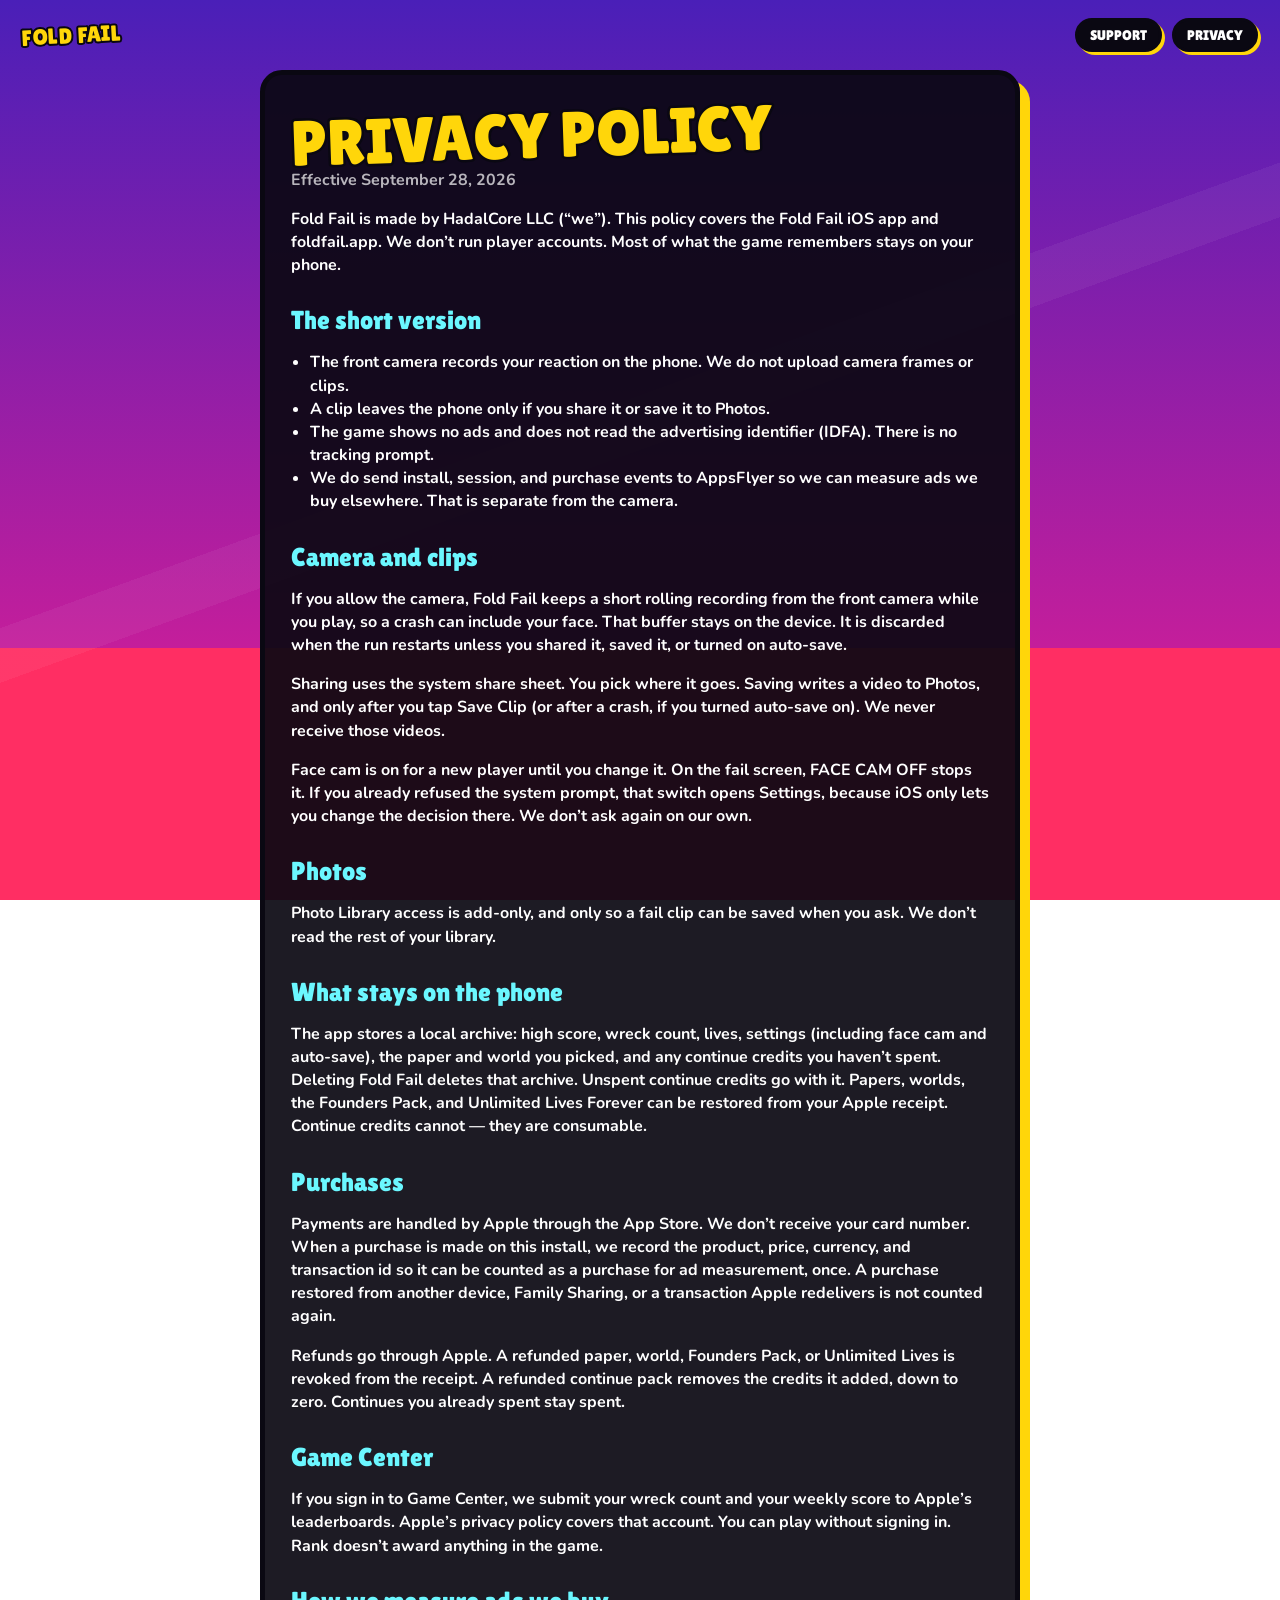
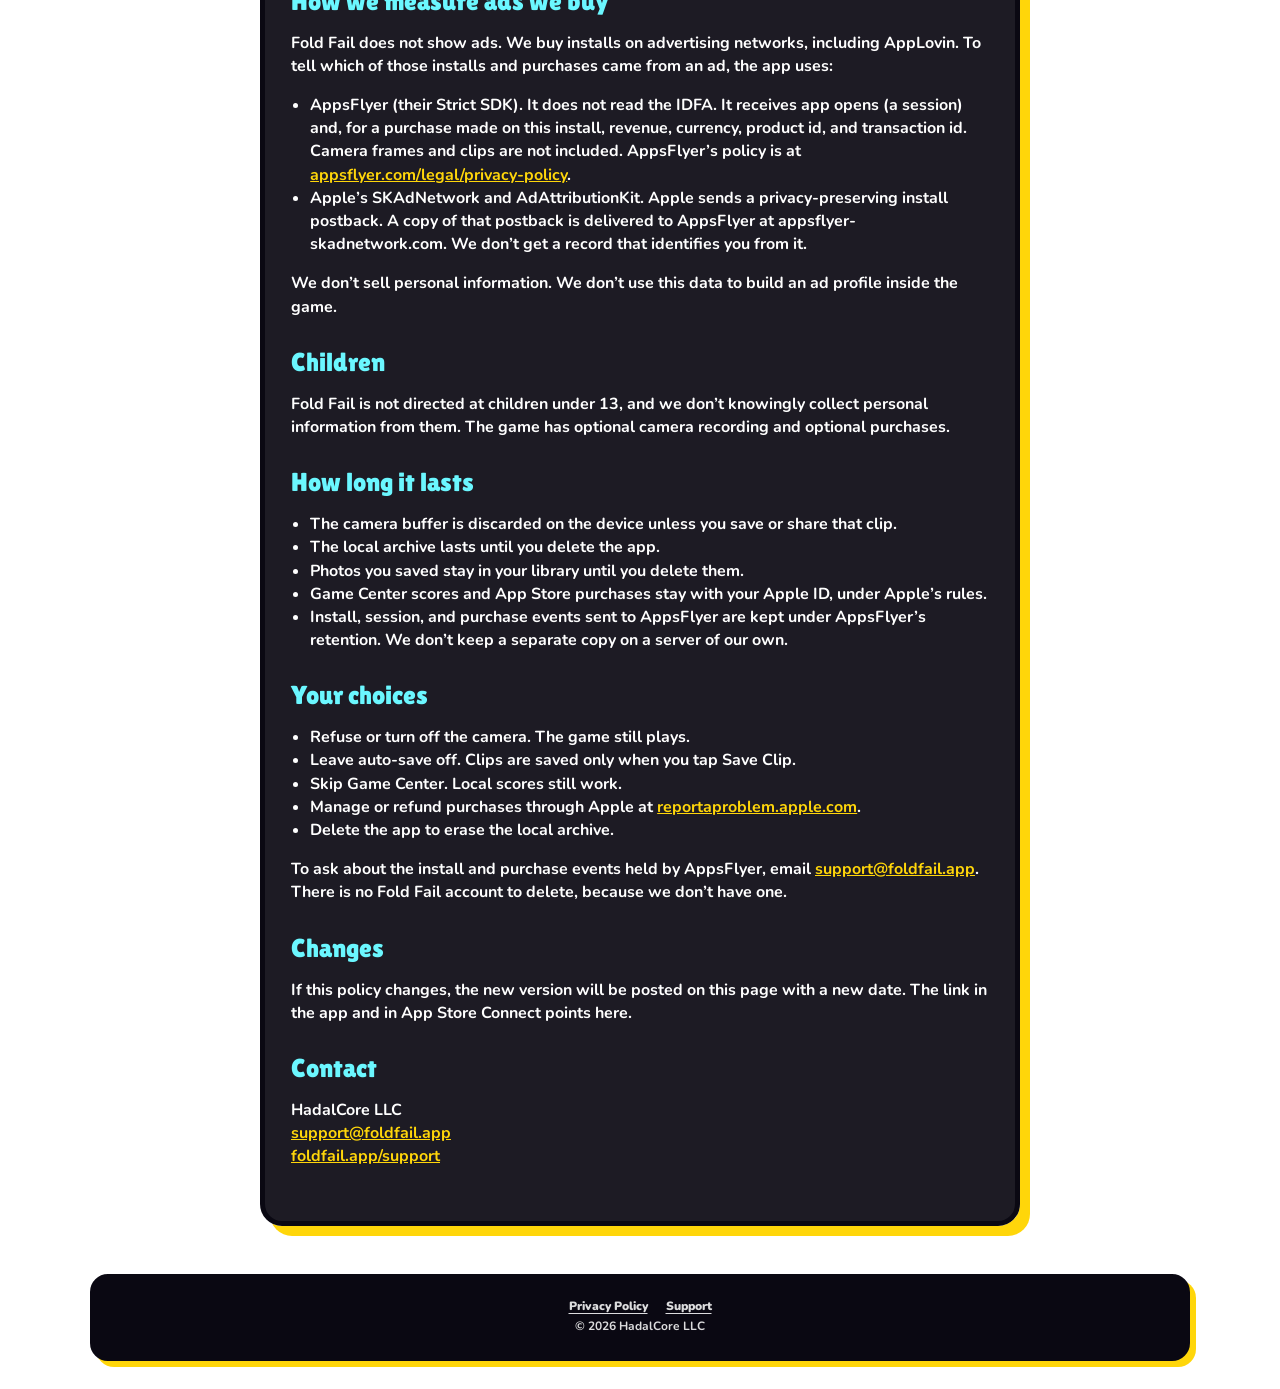
==== privacy/index.html @ b7d60105 "Add the privacy policy, support page, and crash animation. The homepage was already in the repo with" ====
<!DOCTYPE html>
<html lang="en">
<head>
  <meta charset="utf-8">
  <meta name="viewport" content="width=device-width, initial-scale=1">
  <title>Privacy Policy — Fold Fail</title>
  <meta name="description" content="Privacy policy for Fold Fail, from HadalCore LLC. What stays on your phone, and the install and purchase data used to measure ads.">
  <link rel="canonical" href="https://foldfail.app/privacy/">
  <meta name="theme-color" content="#4A1FB8">
  <link rel="icon" href="/favicon.svg" type="image/svg+xml">
  <link rel="preconnect" href="https://fonts.googleapis.com">
  <link rel="preconnect" href="https://fonts.gstatic.com" crossorigin>
  <link href="https://fonts.googleapis.com/css2?family=Lilita+One&family=Nunito:wght@700;900&display=swap" rel="stylesheet">
  <link rel="stylesheet" href="/css/site.css">
</head>
<body>
  <header class="nav">
    <a class="brand" href="/">FOLD FAIL</a>
    <nav class="nav-links" aria-label="Site">
      <a href="/support/">SUPPORT</a>
      <a href="/privacy/">PRIVACY</a>
    </nav>
  </header>

  <main class="sheet">
    <h1>PRIVACY POLICY</h1>
    <p class="updated">Effective September 28, 2026</p>
    <p>Fold Fail is made by HadalCore LLC (“we”). This policy covers the Fold Fail iOS app and foldfail.app. We don’t run player accounts. Most of what the game remembers stays on your phone.</p>

    <h2>The short version</h2>
    <ul>
      <li>The front camera records your reaction on the phone. We do not upload camera frames or clips.</li>
      <li>A clip leaves the phone only if you share it or save it to Photos.</li>
      <li>The game shows no ads and does not read the advertising identifier (IDFA). There is no tracking prompt.</li>
      <li>We do send install, session, and purchase events to AppsFlyer so we can measure ads we buy elsewhere. That is separate from the camera.</li>
    </ul>

    <h2>Camera and clips</h2>
    <p>If you allow the camera, Fold Fail keeps a short rolling recording from the front camera while you play, so a crash can include your face. That buffer stays on the device. It is discarded when the run restarts unless you shared it, saved it, or turned on auto-save.</p>
    <p>Sharing uses the system share sheet. You pick where it goes. Saving writes a video to Photos, and only after you tap Save Clip (or after a crash, if you turned auto-save on). We never receive those videos.</p>
    <p>Face cam is on for a new player until you change it. On the fail screen, FACE CAM OFF stops it. If you already refused the system prompt, that switch opens Settings, because iOS only lets you change the decision there. We don’t ask again on our own.</p>

    <h2>Photos</h2>
    <p>Photo Library access is add-only, and only so a fail clip can be saved when you ask. We don’t read the rest of your library.</p>

    <h2>What stays on the phone</h2>
    <p>The app stores a local archive: high score, wreck count, lives, settings (including face cam and auto-save), the paper and world you picked, and any continue credits you haven’t spent. Deleting Fold Fail deletes that archive. Unspent continue credits go with it. Papers, worlds, the Founders Pack, and Unlimited Lives Forever can be restored from your Apple receipt. Continue credits cannot — they are consumable.</p>

    <h2>Purchases</h2>
    <p>Payments are handled by Apple through the App Store. We don’t receive your card number. When a purchase is made on this install, we record the product, price, currency, and transaction id so it can be counted as a purchase for ad measurement, once. A purchase restored from another device, Family Sharing, or a transaction Apple redelivers is not counted again.</p>
    <p>Refunds go through Apple. A refunded paper, world, Founders Pack, or Unlimited Lives is revoked from the receipt. A refunded continue pack removes the credits it added, down to zero. Continues you already spent stay spent.</p>

    <h2>Game Center</h2>
    <p>If you sign in to Game Center, we submit your wreck count and your weekly score to Apple’s leaderboards. Apple’s privacy policy covers that account. You can play without signing in. Rank doesn’t award anything in the game.</p>

    <h2>How we measure ads we buy</h2>
    <p>Fold Fail does not show ads. We buy installs on advertising networks, including AppLovin. To tell which of those installs and purchases came from an ad, the app uses:</p>
    <ul>
      <li><strong>AppsFlyer</strong> (their Strict SDK). It does not read the IDFA. It receives app opens (a session) and, for a purchase made on this install, revenue, currency, product id, and transaction id. Camera frames and clips are not included. AppsFlyer’s policy is at <a href="https://www.appsflyer.com/legal/privacy-policy/">appsflyer.com/legal/privacy-policy</a>.</li>
      <li><strong>Apple’s SKAdNetwork and AdAttributionKit.</strong> Apple sends a privacy-preserving install postback. A copy of that postback is delivered to AppsFlyer at appsflyer-skadnetwork.com. We don’t get a record that identifies you from it.</li>
    </ul>
    <p>We don’t sell personal information. We don’t use this data to build an ad profile inside the game.</p>

    <h2>Children</h2>
    <p>Fold Fail is not directed at children under 13, and we don’t knowingly collect personal information from them. The game has optional camera recording and optional purchases.</p>

    <h2>How long it lasts</h2>
    <ul>
      <li>The camera buffer is discarded on the device unless you save or share that clip.</li>
      <li>The local archive lasts until you delete the app.</li>
      <li>Photos you saved stay in your library until you delete them.</li>
      <li>Game Center scores and App Store purchases stay with your Apple ID, under Apple’s rules.</li>
      <li>Install, session, and purchase events sent to AppsFlyer are kept under AppsFlyer’s retention. We don’t keep a separate copy on a server of our own.</li>
    </ul>

    <h2>Your choices</h2>
    <ul>
      <li>Refuse or turn off the camera. The game still plays.</li>
      <li>Leave auto-save off. Clips are saved only when you tap Save Clip.</li>
      <li>Skip Game Center. Local scores still work.</li>
      <li>Manage or refund purchases through Apple at <a href="https://reportaproblem.apple.com">reportaproblem.apple.com</a>.</li>
      <li>Delete the app to erase the local archive.</li>
    </ul>
    <p>To ask about the install and purchase events held by AppsFlyer, email <a href="mailto:support@foldfail.app">support@foldfail.app</a>. There is no Fold Fail account to delete, because we don’t have one.</p>

    <h2>Changes</h2>
    <p>If this policy changes, the new version will be posted on this page with a new date. The link in the app and in App Store Connect points here.</p>

    <h2>Contact</h2>
    <p>HadalCore LLC<br>
    <a href="mailto:support@foldfail.app">support@foldfail.app</a><br>
    <a href="/support/">foldfail.app/support</a></p>
  </main>

  <footer class="site-footer">
    <p class="legal-links">
      <a href="/privacy/">Privacy Policy</a>
      <a href="/support/">Support</a>
    </p>
    <p>© 2026 HadalCore LLC</p>
  </footer>
</body>
</html>
---- css/site.css ----
:root {
  --sky-top: #4a1fb8;
  --sky-bottom: #c41e9b;
  --paper: #ffd84d;
  --paper-fold: #f0a32b;
  --ink: #0a0812;
  --hot: #ff2e63;
  --gold: #ffd60a;
  --glide: #6bf7ff;
  --panel: #edeff5;
  --stamp: "Lilita One", "Arial Black", sans-serif;
  --body: "Nunito", "Avenir Next", "Segoe UI", sans-serif;
}

* { box-sizing: border-box; }

html { scroll-behavior: smooth; }

body {
  margin: 0;
  min-height: 100vh;
  color: white;
  font-family: var(--body);
  background:
    linear-gradient(160deg, transparent 46%, rgba(255, 255, 255, 0.05) 46%, rgba(255, 255, 255, 0.05) 50%, transparent 50%),
    linear-gradient(180deg, var(--sky-top), var(--sky-bottom) 72%, #ff2e63 72%, #ff2e63);
  background-attachment: fixed;
}

a { color: inherit; }

.nav {
  display: flex;
  align-items: center;
  justify-content: space-between;
  gap: 16px;
  padding: 18px 22px 0;
}

.brand {
  font-family: var(--stamp);
  font-size: 22px;
  letter-spacing: 0.02em;
  text-decoration: none;
  color: var(--gold);
  -webkit-text-stroke: 4px var(--ink);
  paint-order: stroke fill;
  transform: rotate(-3deg);
}

.nav-links {
  display: flex;
  gap: 10px;
}

.nav-links a {
  font-family: var(--stamp);
  font-size: 14px;
  text-decoration: none;
  color: white;
  background: var(--ink);
  border: 3px solid var(--ink);
  border-radius: 999px;
  padding: 6px 12px;
  box-shadow: 3px 3px 0 var(--gold);
}

.nav-links a:hover { background: var(--hot); }

.hero {
  display: grid;
  grid-template-columns: minmax(0, 1fr) minmax(260px, 420px);
  gap: 28px;
  align-items: center;
  max-width: 1100px;
  margin: 0 auto;
  padding: 12px 22px 28px;
}

.hero-copy { position: relative; z-index: 1; }

.wordmark {
  margin: 0;
  font-family: var(--stamp);
  font-size: clamp(72px, 11vw, 128px);
  font-weight: 400;
  line-height: 0.82;
  letter-spacing: -0.03em;
  color: var(--gold);
  -webkit-text-stroke: 8px var(--ink);
  paint-order: stroke fill;
  text-shadow: 8px 8px 0 var(--hot);
  transform: rotate(-4deg);
}

.slogan {
  margin: 8px 0 0;
  font-family: var(--stamp);
  font-size: clamp(22px, 3vw, 34px);
  color: white;
  -webkit-text-stroke: 4px var(--ink);
  paint-order: stroke fill;
  transform: rotate(-2deg);
}

.lede {
  max-width: 34rem;
  margin: 18px 0 0;
  font-size: 18px;
  font-weight: 800;
  line-height: 1.35;
}

.badge-block {
  display: inline-block;
  margin-top: 22px;
  padding: 14px;
  background: transparent;
}

.badge-block img {
  display: block;
  height: 54px;
  width: auto;
}

.fine {
  max-width: 28rem;
  margin: 0;
  font-size: 12px;
  font-weight: 700;
  line-height: 1.4;
  color: rgba(255, 255, 255, 0.82);
}

.stage-wrap {
  position: relative;
  aspect-ratio: 9 / 14;
  max-height: 72vh;
  justify-self: center;
  width: min(100%, 380px);
  border: 8px solid var(--ink);
  border-radius: 28px;
  overflow: hidden;
  background: var(--sky-top);
  box-shadow: 10px 12px 0 var(--ink);
  transform: rotate(1.5deg);
}

.stage-wrap canvas {
  display: block;
  width: 100%;
  height: 100%;
}

.stamp {
  position: absolute;
  left: 50%;
  top: 46%;
  margin: 0;
  transform: translate(-50%, -50%) rotate(-8deg) scale(0.4);
  font-family: var(--stamp);
  font-size: clamp(28px, 5vw, 48px);
  width: 88%;
  line-height: 0.9;
  text-align: center;
  color: var(--hot);
  -webkit-text-stroke: 6px var(--ink);
  paint-order: stroke fill;
  text-shadow: 5px 5px 0 var(--gold);
  pointer-events: none;
  opacity: 0;
  max-width: 90%;
}

.stamp.show {
  animation: slam 0.28s cubic-bezier(0.15, 1.4, 0.35, 1) forwards;
}

@keyframes slam {
  0% { opacity: 0; transform: translate(-50%, -50%) rotate(-16deg) scale(1.7); }
  100% { opacity: 1; transform: translate(-50%, -50%) rotate(-8deg) scale(1); }
}

.stage-wrap.shake {
  animation: shake 0.35s linear;
}

@keyframes shake {
  0%, 100% { transform: rotate(1.5deg) translate(0, 0); }
  25% { transform: rotate(1.5deg) translate(-6px, 4px); }
  50% { transform: rotate(1.5deg) translate(7px, -3px); }
  75% { transform: rotate(1.5deg) translate(-4px, -5px); }
}

.facts {
  display: grid;
  grid-template-columns: repeat(3, minmax(0, 1fr));
  gap: 14px;
  max-width: 1100px;
  margin: 0 auto;
  padding: 8px 22px 36px;
}

.fact {
  background: var(--ink);
  border: 4px solid var(--ink);
  border-radius: 18px;
  padding: 16px 16px 14px;
  box-shadow: 6px 6px 0 var(--gold);
}

.fact:nth-child(2) { transform: rotate(1.5deg); box-shadow: 6px 6px 0 var(--glide); }
.fact:nth-child(3) { transform: rotate(-1.5deg); box-shadow: 6px 6px 0 var(--hot); }

.fact h2 {
  margin: 0 0 6px;
  font-family: var(--stamp);
  font-size: 26px;
  font-weight: 400;
  color: var(--gold);
  -webkit-text-stroke: 3px var(--ink);
  paint-order: stroke fill;
}

.fact p {
  margin: 0;
  font-size: 15px;
  font-weight: 800;
  line-height: 1.35;
}

.sheet {
  max-width: 760px;
  margin: 18px auto 48px;
  padding: 28px 26px 36px;
  background: rgba(10, 8, 18, 0.92);
  border: 5px solid var(--ink);
  border-radius: 22px;
  box-shadow: 10px 10px 0 var(--gold);
}

.sheet h1 {
  margin: 0 0 8px;
  font-family: var(--stamp);
  font-size: clamp(40px, 8vw, 64px);
  font-weight: 400;
  line-height: 0.9;
  color: var(--gold);
  -webkit-text-stroke: 5px var(--ink);
  paint-order: stroke fill;
  transform: rotate(-2deg);
}

.sheet h2 {
  margin: 28px 0 8px;
  font-family: var(--stamp);
  font-size: 26px;
  font-weight: 400;
  color: var(--glide);
}

.sheet p, .sheet li {
  font-size: 16px;
  font-weight: 700;
  line-height: 1.45;
}

.sheet ul { padding-left: 1.2rem; }

.sheet a { color: var(--gold); }

.updated {
  margin: 0 0 8px;
  font-size: 13px;
  font-weight: 800;
  color: rgba(255, 255, 255, 0.7);
}

.site-footer {
  width: min(1100px, calc(100% - 44px));
  margin: 0 auto 28px;
  padding: 16px 18px 18px;
  text-align: center;
  background: var(--ink);
  border: 4px solid var(--ink);
  border-radius: 18px;
  box-shadow: 6px 6px 0 var(--gold);
}

.legal-links {
  display: flex;
  justify-content: center;
  gap: 18px;
  margin: 0 0 10px;
}

.legal-links a {
  font-weight: 900;
  text-underline-offset: 3px;
}

.site-footer p {
  margin: 4px auto;
  max-width: 40rem;
  font-size: 12px;
  font-weight: 700;
  line-height: 1.4;
  color: rgba(255, 255, 255, 0.86);
}

@media (max-width: 800px) {
  body {
    background:
      linear-gradient(160deg, transparent 46%, rgba(255, 255, 255, 0.05) 46%, rgba(255, 255, 255, 0.05) 50%, transparent 50%),
      linear-gradient(180deg, var(--sky-top), var(--sky-bottom));
  }

  .hero {
    grid-template-columns: 1fr;
    justify-items: center;
    text-align: center;
  }

  .lede, .fine { margin-left: auto; margin-right: auto; }

  .stage-wrap { order: -1; width: min(86vw, 360px); }

  .facts { grid-template-columns: 1fr; }

  .fact, .fact:nth-child(2), .fact:nth-child(3) { transform: none; }
}

@media (prefers-reduced-motion: reduce) {
  .stamp.show, .stage-wrap.shake { animation: none; }
  .stamp.show { opacity: 1; transform: translate(-50%, -50%) rotate(-8deg) scale(1); }
}
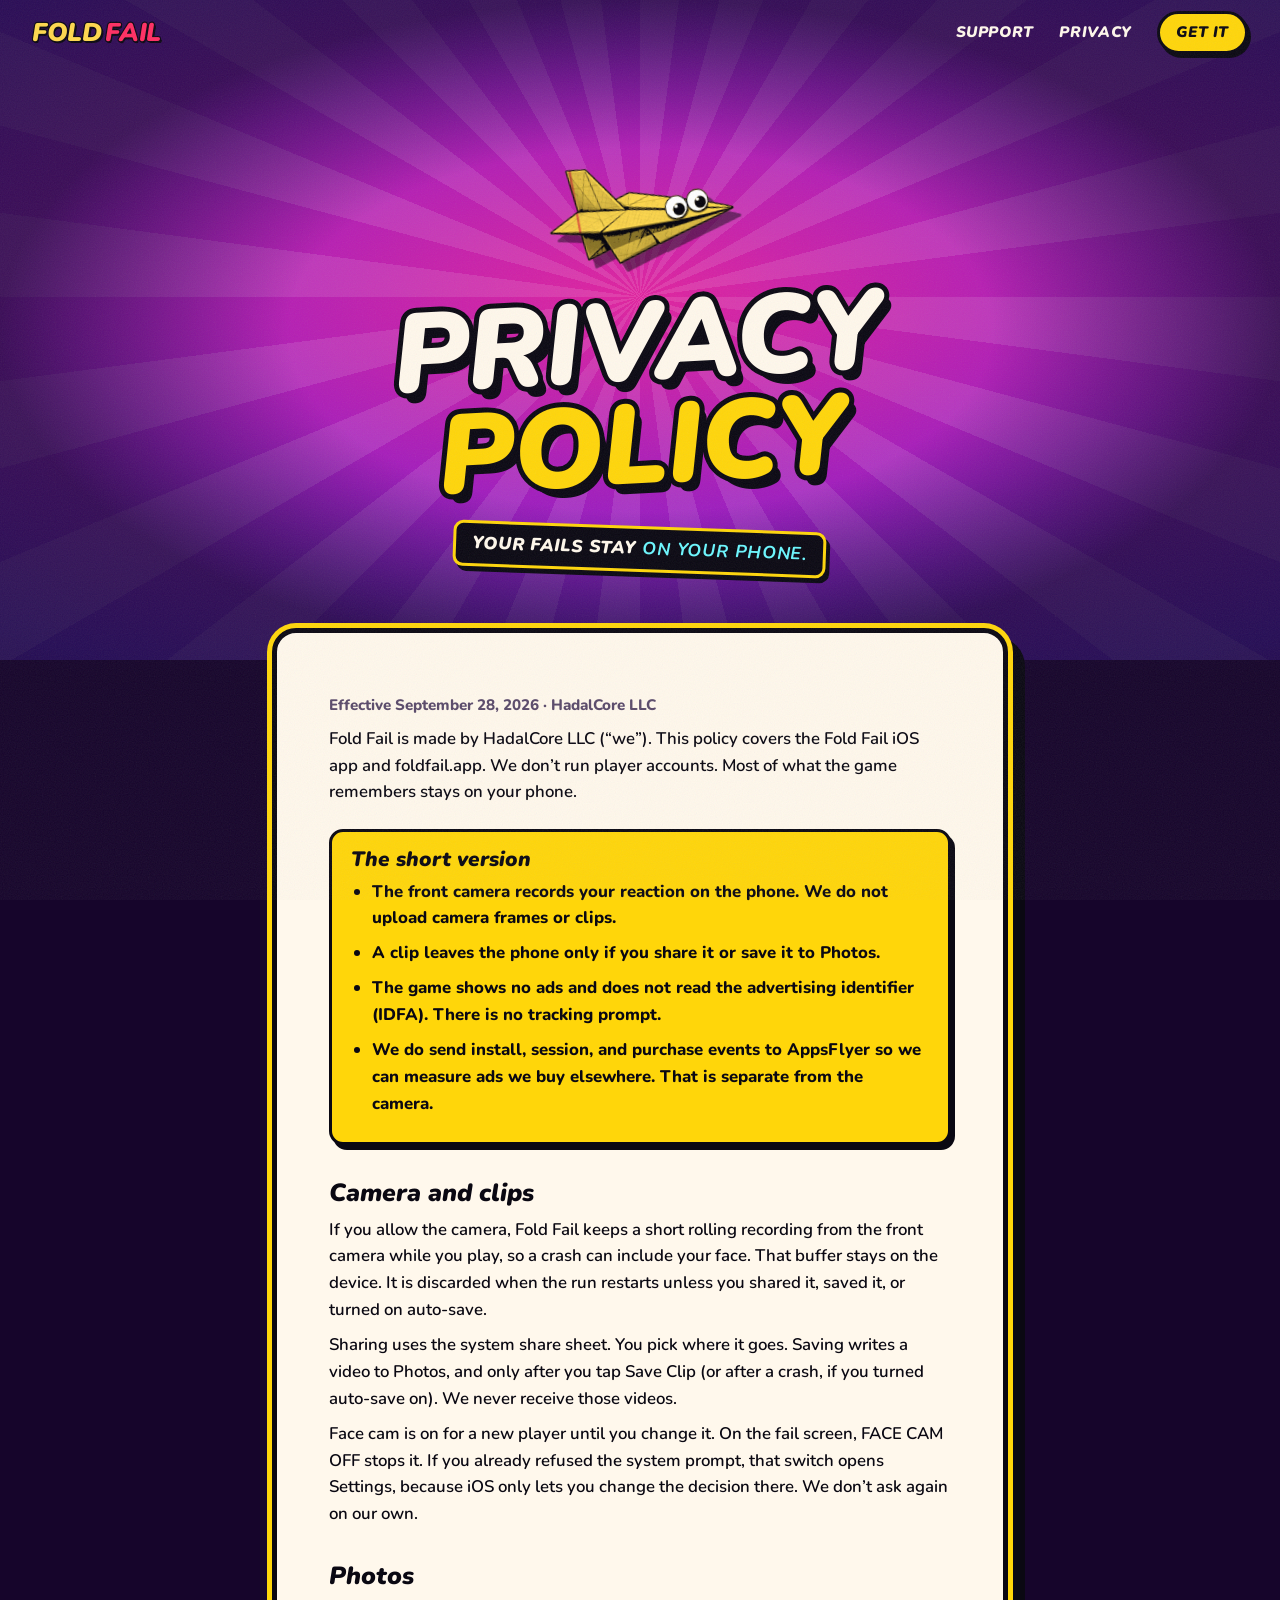
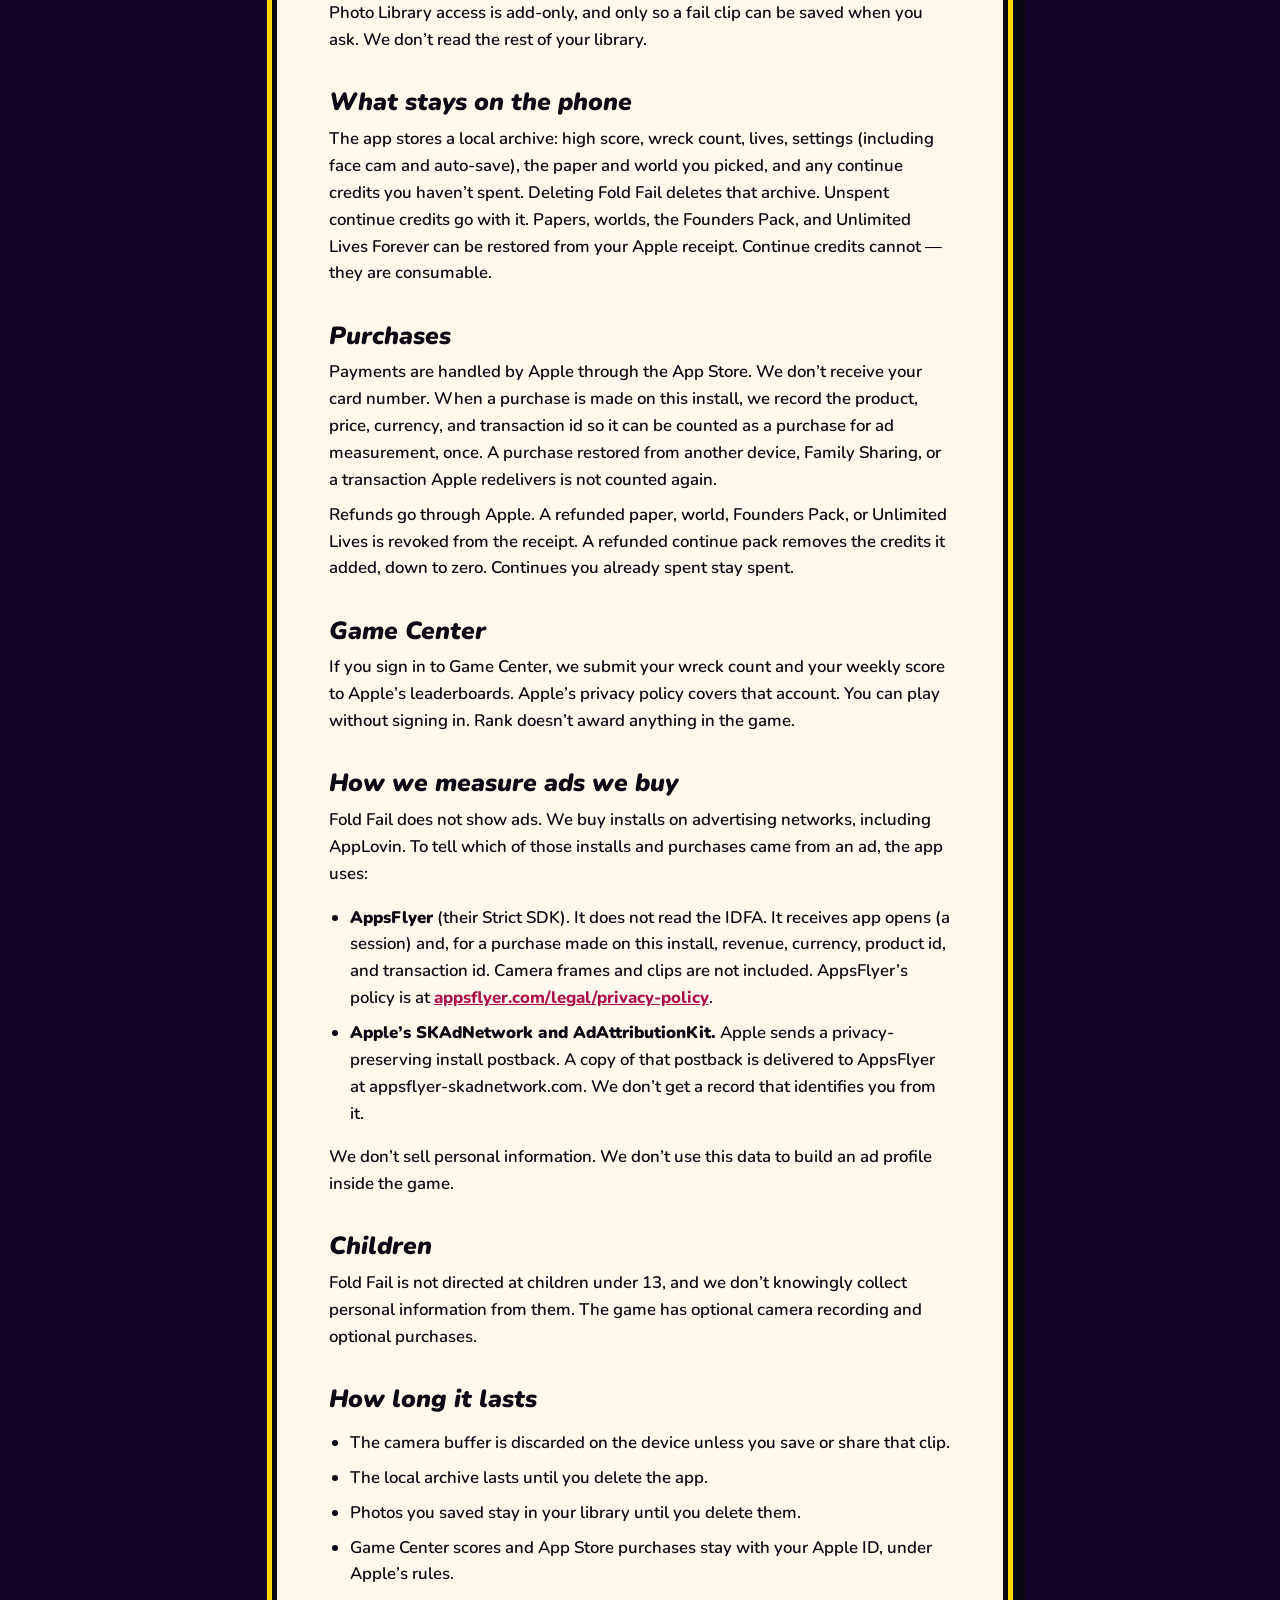
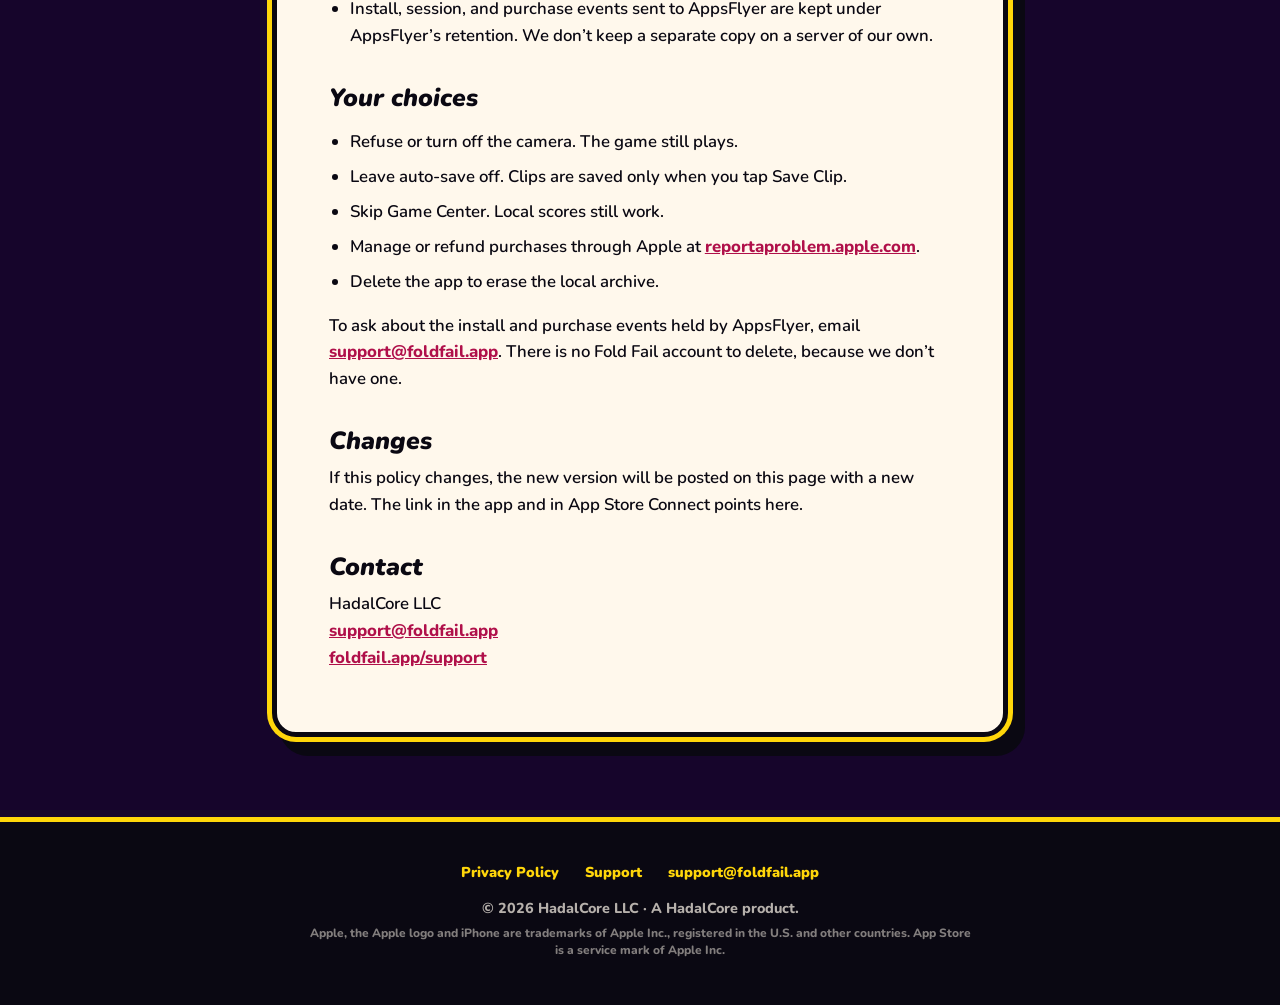
==== commit 8fc77088: "Redesign the site around real gameplay: trailer, crash reel, flyer roster, worlds. Replace the drawn" ====
--- a/privacy/index.html
+++ b/privacy/index.html
@@ -2,102 +2,119 @@
 <html lang="en">
 <head>
   <meta charset="utf-8">
-  <meta name="viewport" content="width=device-width, initial-scale=1">
+  <meta name="viewport" content="width=device-width, initial-scale=1, viewport-fit=cover">
   <title>Privacy Policy — Fold Fail</title>
   <meta name="description" content="Privacy policy for Fold Fail, from HadalCore LLC. What stays on your phone, and the install and purchase data used to measure ads.">
   <link rel="canonical" href="https://foldfail.app/privacy/">
-  <meta name="theme-color" content="#4A1FB8">
-  <link rel="icon" href="/favicon.svg" type="image/svg+xml">
+  <meta name="theme-color" content="#1a0630">
+  <link rel="icon" href="../favicon.svg" type="image/svg+xml">
   <link rel="preconnect" href="https://fonts.googleapis.com">
   <link rel="preconnect" href="https://fonts.gstatic.com" crossorigin>
-  <link href="https://fonts.googleapis.com/css2?family=Lilita+One&family=Nunito:wght@700;900&display=swap" rel="stylesheet">
-  <link rel="stylesheet" href="/css/site.css">
+  <link href="https://fonts.googleapis.com/css2?family=Nunito:ital,wght@0,600;0,800;0,900;1,900&display=swap" rel="stylesheet">
+  <link rel="stylesheet" href="../css/site.css">
 </head>
-<body>
+<body class="doc-page">
+  <div class="grain" aria-hidden="true"></div>
+
   <header class="nav">
-    <a class="brand" href="/">FOLD FAIL</a>
+    <a class="nav-mark" href="../">FOLD<span>FAIL</span></a>
     <nav class="nav-links" aria-label="Site">
-      <a href="/support/">SUPPORT</a>
-      <a href="/privacy/">PRIVACY</a>
+      <a href="../support/">SUPPORT</a>
+      <a href="../privacy/">PRIVACY</a>
+      <a class="nav-get" href="https://apps.apple.com/app/id6815006578">GET IT</a>
     </nav>
   </header>
 
-  <main class="sheet">
-    <h1>PRIVACY POLICY</h1>
-    <p class="updated">Effective September 28, 2026</p>
-    <p>Fold Fail is made by HadalCore LLC (“we”). This policy covers the Fold Fail iOS app and foldfail.app. We don’t run player accounts. Most of what the game remembers stays on your phone.</p>
+  <main>
+    <section class="doc-hero burst">
+      <div class="burst-rays" aria-hidden="true"></div>
+      <img class="doc-flyer" src="../flyers/legalpad-glide.png" alt="" width="320" height="320">
+      <h1 class="mega"><span class="c-white">PRIVACY</span><span class="c-yellow">POLICY</span></h1>
+      <p class="label">YOUR FAILS STAY <b>ON YOUR PHONE.</b></p>
+    </section>
 
-    <h2>The short version</h2>
-    <ul>
-      <li>The front camera records your reaction on the phone. We do not upload camera frames or clips.</li>
-      <li>A clip leaves the phone only if you share it or save it to Photos.</li>
-      <li>The game shows no ads and does not read the advertising identifier (IDFA). There is no tracking prompt.</li>
-      <li>We do send install, session, and purchase events to AppsFlyer so we can measure ads we buy elsewhere. That is separate from the camera.</li>
-    </ul>
+    <article class="doc">
+      <p class="meta">Effective September 28, 2026 · HadalCore LLC</p>
+      <p>Fold Fail is made by HadalCore LLC (“we”). This policy covers the Fold Fail iOS app and foldfail.app. We don’t run player accounts. Most of what the game remembers stays on your phone.</p>
 
-    <h2>Camera and clips</h2>
-    <p>If you allow the camera, Fold Fail keeps a short rolling recording from the front camera while you play, so a crash can include your face. That buffer stays on the device. It is discarded when the run restarts unless you shared it, saved it, or turned on auto-save.</p>
-    <p>Sharing uses the system share sheet. You pick where it goes. Saving writes a video to Photos, and only after you tap Save Clip (or after a crash, if you turned auto-save on). We never receive those videos.</p>
-    <p>Face cam is on for a new player until you change it. On the fail screen, FACE CAM OFF stops it. If you already refused the system prompt, that switch opens Settings, because iOS only lets you change the decision there. We don’t ask again on our own.</p>
+      <div class="callout">
+        <h2>The short version</h2>
+        <ul>
+          <li>The front camera records your reaction on the phone. We do not upload camera frames or clips.</li>
+          <li>A clip leaves the phone only if you share it or save it to Photos.</li>
+          <li>The game shows no ads and does not read the advertising identifier (IDFA). There is no tracking prompt.</li>
+          <li>We do send install, session, and purchase events to AppsFlyer so we can measure ads we buy elsewhere. That is separate from the camera.</li>
+        </ul>
+      </div>
 
-    <h2>Photos</h2>
-    <p>Photo Library access is add-only, and only so a fail clip can be saved when you ask. We don’t read the rest of your library.</p>
+      <h2>Camera and clips</h2>
+      <p>If you allow the camera, Fold Fail keeps a short rolling recording from the front camera while you play, so a crash can include your face. That buffer stays on the device. It is discarded when the run restarts unless you shared it, saved it, or turned on auto-save.</p>
+      <p>Sharing uses the system share sheet. You pick where it goes. Saving writes a video to Photos, and only after you tap Save Clip (or after a crash, if you turned auto-save on). We never receive those videos.</p>
+      <p>Face cam is on for a new player until you change it. On the fail screen, FACE CAM OFF stops it. If you already refused the system prompt, that switch opens Settings, because iOS only lets you change the decision there. We don’t ask again on our own.</p>
 
-    <h2>What stays on the phone</h2>
-    <p>The app stores a local archive: high score, wreck count, lives, settings (including face cam and auto-save), the paper and world you picked, and any continue credits you haven’t spent. Deleting Fold Fail deletes that archive. Unspent continue credits go with it. Papers, worlds, the Founders Pack, and Unlimited Lives Forever can be restored from your Apple receipt. Continue credits cannot — they are consumable.</p>
+      <h2>Photos</h2>
+      <p>Photo Library access is add-only, and only so a fail clip can be saved when you ask. We don’t read the rest of your library.</p>
 
-    <h2>Purchases</h2>
-    <p>Payments are handled by Apple through the App Store. We don’t receive your card number. When a purchase is made on this install, we record the product, price, currency, and transaction id so it can be counted as a purchase for ad measurement, once. A purchase restored from another device, Family Sharing, or a transaction Apple redelivers is not counted again.</p>
-    <p>Refunds go through Apple. A refunded paper, world, Founders Pack, or Unlimited Lives is revoked from the receipt. A refunded continue pack removes the credits it added, down to zero. Continues you already spent stay spent.</p>
+      <h2>What stays on the phone</h2>
+      <p>The app stores a local archive: high score, wreck count, lives, settings (including face cam and auto-save), the paper and world you picked, and any continue credits you haven’t spent. Deleting Fold Fail deletes that archive. Unspent continue credits go with it. Papers, worlds, the Founders Pack, and Unlimited Lives Forever can be restored from your Apple receipt. Continue credits cannot — they are consumable.</p>
 
-    <h2>Game Center</h2>
-    <p>If you sign in to Game Center, we submit your wreck count and your weekly score to Apple’s leaderboards. Apple’s privacy policy covers that account. You can play without signing in. Rank doesn’t award anything in the game.</p>
+      <h2>Purchases</h2>
+      <p>Payments are handled by Apple through the App Store. We don’t receive your card number. When a purchase is made on this install, we record the product, price, currency, and transaction id so it can be counted as a purchase for ad measurement, once. A purchase restored from another device, Family Sharing, or a transaction Apple redelivers is not counted again.</p>
+      <p>Refunds go through Apple. A refunded paper, world, Founders Pack, or Unlimited Lives is revoked from the receipt. A refunded continue pack removes the credits it added, down to zero. Continues you already spent stay spent.</p>
 
-    <h2>How we measure ads we buy</h2>
-    <p>Fold Fail does not show ads. We buy installs on advertising networks, including AppLovin. To tell which of those installs and purchases came from an ad, the app uses:</p>
-    <ul>
-      <li><strong>AppsFlyer</strong> (their Strict SDK). It does not read the IDFA. It receives app opens (a session) and, for a purchase made on this install, revenue, currency, product id, and transaction id. Camera frames and clips are not included. AppsFlyer’s policy is at <a href="https://www.appsflyer.com/legal/privacy-policy/">appsflyer.com/legal/privacy-policy</a>.</li>
-      <li><strong>Apple’s SKAdNetwork and AdAttributionKit.</strong> Apple sends a privacy-preserving install postback. A copy of that postback is delivered to AppsFlyer at appsflyer-skadnetwork.com. We don’t get a record that identifies you from it.</li>
-    </ul>
-    <p>We don’t sell personal information. We don’t use this data to build an ad profile inside the game.</p>
+      <h2>Game Center</h2>
+      <p>If you sign in to Game Center, we submit your wreck count and your weekly score to Apple’s leaderboards. Apple’s privacy policy covers that account. You can play without signing in. Rank doesn’t award anything in the game.</p>
 
-    <h2>Children</h2>
-    <p>Fold Fail is not directed at children under 13, and we don’t knowingly collect personal information from them. The game has optional camera recording and optional purchases.</p>
+      <h2>How we measure ads we buy</h2>
+      <p>Fold Fail does not show ads. We buy installs on advertising networks, including AppLovin. To tell which of those installs and purchases came from an ad, the app uses:</p>
+      <ul>
+        <li><strong>AppsFlyer</strong> (their Strict SDK). It does not read the IDFA. It receives app opens (a session) and, for a purchase made on this install, revenue, currency, product id, and transaction id. Camera frames and clips are not included. AppsFlyer’s policy is at <a href="https://www.appsflyer.com/legal/privacy-policy/">appsflyer.com/legal/privacy-policy</a>.</li>
+        <li><strong>Apple’s SKAdNetwork and AdAttributionKit.</strong> Apple sends a privacy-preserving install postback. A copy of that postback is delivered to AppsFlyer at appsflyer-skadnetwork.com. We don’t get a record that identifies you from it.</li>
+      </ul>
+      <p>We don’t sell personal information. We don’t use this data to build an ad profile inside the game.</p>
 
-    <h2>How long it lasts</h2>
-    <ul>
-      <li>The camera buffer is discarded on the device unless you save or share that clip.</li>
-      <li>The local archive lasts until you delete the app.</li>
-      <li>Photos you saved stay in your library until you delete them.</li>
-      <li>Game Center scores and App Store purchases stay with your Apple ID, under Apple’s rules.</li>
-      <li>Install, session, and purchase events sent to AppsFlyer are kept under AppsFlyer’s retention. We don’t keep a separate copy on a server of our own.</li>
-    </ul>
+      <h2>Children</h2>
+      <p>Fold Fail is not directed at children under 13, and we don’t knowingly collect personal information from them. The game has optional camera recording and optional purchases.</p>
 
-    <h2>Your choices</h2>
-    <ul>
-      <li>Refuse or turn off the camera. The game still plays.</li>
-      <li>Leave auto-save off. Clips are saved only when you tap Save Clip.</li>
-      <li>Skip Game Center. Local scores still work.</li>
-      <li>Manage or refund purchases through Apple at <a href="https://reportaproblem.apple.com">reportaproblem.apple.com</a>.</li>
-      <li>Delete the app to erase the local archive.</li>
-    </ul>
-    <p>To ask about the install and purchase events held by AppsFlyer, email <a href="mailto:support@foldfail.app">support@foldfail.app</a>. There is no Fold Fail account to delete, because we don’t have one.</p>
+      <h2>How long it lasts</h2>
+      <ul>
+        <li>The camera buffer is discarded on the device unless you save or share that clip.</li>
+        <li>The local archive lasts until you delete the app.</li>
+        <li>Photos you saved stay in your library until you delete them.</li>
+        <li>Game Center scores and App Store purchases stay with your Apple ID, under Apple’s rules.</li>
+        <li>Install, session, and purchase events sent to AppsFlyer are kept under AppsFlyer’s retention. We don’t keep a separate copy on a server of our own.</li>
+      </ul>
 
-    <h2>Changes</h2>
-    <p>If this policy changes, the new version will be posted on this page with a new date. The link in the app and in App Store Connect points here.</p>
+      <h2>Your choices</h2>
+      <ul>
+        <li>Refuse or turn off the camera. The game still plays.</li>
+        <li>Leave auto-save off. Clips are saved only when you tap Save Clip.</li>
+        <li>Skip Game Center. Local scores still work.</li>
+        <li>Manage or refund purchases through Apple at <a href="https://reportaproblem.apple.com">reportaproblem.apple.com</a>.</li>
+        <li>Delete the app to erase the local archive.</li>
+      </ul>
+      <p>To ask about the install and purchase events held by AppsFlyer, email <a href="mailto:support@foldfail.app">support@foldfail.app</a>. There is no Fold Fail account to delete, because we don’t have one.</p>
 
-    <h2>Contact</h2>
-    <p>HadalCore LLC<br>
-    <a href="mailto:support@foldfail.app">support@foldfail.app</a><br>
-    <a href="/support/">foldfail.app/support</a></p>
+      <h2>Changes</h2>
+      <p>If this policy changes, the new version will be posted on this page with a new date. The link in the app and in App Store Connect points here.</p>
+
+      <h2>Contact</h2>
+      <p>HadalCore LLC<br>
+      <a href="mailto:support@foldfail.app">support@foldfail.app</a><br>
+      <a href="../support/">foldfail.app/support</a></p>
+    </article>
   </main>
 
-  <footer class="site-footer">
-    <p class="legal-links">
-      <a href="/privacy/">Privacy Policy</a>
-      <a href="/support/">Support</a>
-    </p>
-    <p>© 2026 HadalCore LLC</p>
+  <footer class="footer">
+    <nav class="footer-links" aria-label="Legal">
+      <a href="../privacy/">Privacy Policy</a>
+      <a href="../support/">Support</a>
+      <a href="mailto:support@foldfail.app">support@foldfail.app</a>
+    </nav>
+    <p>© 2026 HadalCore LLC · A HadalCore product.</p>
+    <p class="fine">Apple, the Apple logo and iPhone are trademarks of Apple Inc., registered in the U.S. and other countries. App Store is a service mark of Apple Inc.</p>
   </footer>
+
+  <script src="../js/site.js" defer></script>
 </body>
 </html>
--- a/css/site.css
+++ b/css/site.css
@@ -1,337 +1,1090 @@
+/* Fold Fail — foldfail.app */
+
 :root {
-  --sky-top: #4a1fb8;
-  --sky-bottom: #c41e9b;
+  --ink: #0a0812;
+  --night: #16052b;
+  --plum: #2a0a52;
+  --violet: #4a1fb8;
+  --magenta: #c41e9b;
+  --pink: #ff2e63;
+  --yellow: #ffd60a;
   --paper: #ffd84d;
-  --paper-fold: #f0a32b;
-  --ink: #0a0812;
-  --hot: #ff2e63;
-  --gold: #ffd60a;
-  --glide: #6bf7ff;
-  --panel: #edeff5;
-  --stamp: "Lilita One", "Arial Black", sans-serif;
-  --body: "Nunito", "Avenir Next", "Segoe UI", sans-serif;
-}
-
-* { box-sizing: border-box; }
-
-html { scroll-behavior: smooth; }
+  --cyan: #6bf7ff;
+  --red: #ff3b3b;
+  --lime: #b6ff3b;
+  --white: #fff8ec;
+
+  --display: "SF Pro Rounded", ui-rounded, "Nunito", "Arial Rounded MT Bold", system-ui, sans-serif;
+  --body: "Nunito", ui-rounded, system-ui, -apple-system, sans-serif;
+
+  --edge: clamp(3px, .5vw, 5px);
+  --drop: clamp(5px, .9vw, 10px);
+  --max: 1200px;
+}
+
+*, *::before, *::after { box-sizing: border-box; }
+
+html { scroll-behavior: smooth; -webkit-text-size-adjust: 100%; }
 
 body {
   margin: 0;
-  min-height: 100vh;
-  color: white;
+  background: var(--night);
+  color: var(--white);
   font-family: var(--body);
-  background:
-    linear-gradient(160deg, transparent 46%, rgba(255, 255, 255, 0.05) 46%, rgba(255, 255, 255, 0.05) 50%, transparent 50%),
-    linear-gradient(180deg, var(--sky-top), var(--sky-bottom) 72%, #ff2e63 72%, #ff2e63);
-  background-attachment: fixed;
-}
+  font-weight: 800;
+  line-height: 1.45;
+  overflow-x: hidden;
+  -webkit-font-smoothing: antialiased;
+}
+
+main { overflow-x: clip; }
+
+img, video { display: block; max-width: 100%; }
+img { height: auto; }
 
 a { color: inherit; }
 
+::selection { background: var(--pink); color: var(--white); }
+
+/* ---------- Type ---------- */
+
+.wordmark, .mega, .hero-shout, .final-mark, .starburst span, .nav-mark,
+.promise strong, .stamp {
+  font-family: var(--display);
+  font-weight: 900;
+  font-style: italic;
+  text-transform: uppercase;
+  letter-spacing: -.01em;
+  line-height: .9;
+  -webkit-text-stroke: .09em var(--ink);
+  paint-order: stroke fill;
+}
+
+.extrude {
+  text-shadow: .03em .045em 0 var(--ink), .06em .09em 0 var(--ink), .09em .135em 0 var(--ink);
+}
+
+/* ---------- Nav ---------- */
+
 .nav {
+  position: fixed;
+  inset: 0 0 auto 0;
+  z-index: 50;
   display: flex;
   align-items: center;
   justify-content: space-between;
-  gap: 16px;
-  padding: 18px 22px 0;
-}
-
-.brand {
-  font-family: var(--stamp);
-  font-size: 22px;
-  letter-spacing: 0.02em;
+  gap: 1rem;
+  padding: .7rem clamp(1rem, 3vw, 2rem);
+  padding-top: max(.7rem, env(safe-area-inset-top));
+  transition: background .25s, box-shadow .25s;
+}
+
+.nav.scrolled {
+  background: rgba(10, 8, 18, .88);
+  -webkit-backdrop-filter: blur(10px);
+  backdrop-filter: blur(10px);
+  box-shadow: 0 4px 0 var(--yellow);
+}
+
+.nav-mark {
+  font-size: 1.6rem;
+  color: var(--paper);
   text-decoration: none;
-  color: var(--gold);
-  -webkit-text-stroke: 4px var(--ink);
-  paint-order: stroke fill;
-  transform: rotate(-3deg);
-}
-
-.nav-links {
-  display: flex;
-  gap: 10px;
-}
+  text-shadow: .05em .07em 0 var(--ink);
+}
+
+.nav-mark span { color: var(--pink); margin-left: .12em; }
+
+.nav-links { display: flex; align-items: center; gap: clamp(.6rem, 2vw, 1.6rem); }
 
 .nav-links a {
-  font-family: var(--stamp);
-  font-size: 14px;
+  font-weight: 900;
+  font-style: italic;
+  font-size: .95rem;
+  letter-spacing: .04em;
   text-decoration: none;
-  color: white;
-  background: var(--ink);
+  color: var(--white);
+}
+
+.nav-links a:hover { color: var(--yellow); }
+
+.nav-links .nav-get {
+  background: var(--yellow);
+  color: var(--ink);
+  padding: .45rem 1rem;
   border: 3px solid var(--ink);
   border-radius: 999px;
-  padding: 6px 12px;
-  box-shadow: 3px 3px 0 var(--gold);
-}
-
-.nav-links a:hover { background: var(--hot); }
+  box-shadow: 3px 4px 0 var(--ink);
+  transition: transform .15s;
+}
+
+.nav-links .nav-get:hover { color: var(--ink); transform: rotate(-4deg) scale(1.06); }
+
+@media (max-width: 640px) {
+  .nav-links a:not(.nav-get) { display: none; }
+}
+
+/* ---------- Sunburst ---------- */
+
+.burst {
+  position: relative;
+  isolation: isolate;
+  overflow: hidden;
+  background: radial-gradient(120% 90% at 50% 45%, #e0239f 0%, #9a1cc0 38%, #4a1fb8 70%, #22085a 100%);
+}
+
+.burst-rays {
+  position: absolute;
+  left: 50%;
+  top: 45%;
+  width: 260vmax;
+  height: 260vmax;
+  margin: -130vmax 0 0 -130vmax;
+  z-index: -1;
+  background: repeating-conic-gradient(from 0deg, rgba(255, 255, 255, .11) 0deg 7.5deg, transparent 7.5deg 15deg);
+  animation: spin 90s linear infinite;
+  pointer-events: none;
+}
+
+.burst::after {
+  content: "";
+  position: absolute;
+  inset: 0;
+  z-index: -1;
+  background: radial-gradient(closest-side, transparent 55%, rgba(22, 5, 43, .7));
+  pointer-events: none;
+}
+
+.burst-cool { background: radial-gradient(120% 90% at 65% 50%, #2fb8e8 0%, #3a4fd6 40%, #3a14a0 72%, #1a0648 100%); }
+.burst-dark { background: radial-gradient(120% 90% at 50% 50%, #7b1690 0%, #3c0c78 45%, #1a0542 100%); }
+
+@keyframes spin { to { transform: rotate(360deg); } }
+
+/* ---------- Confetti / rain ---------- */
+
+.confetti, .rain {
+  position: absolute;
+  inset: 0;
+  z-index: -1;
+  pointer-events: none;
+  overflow: hidden;
+}
+
+.confetti i {
+  position: absolute;
+  top: -5%;
+  width: var(--w, 12px);
+  height: var(--h, 18px);
+  background: var(--c, var(--yellow));
+  border: 2px solid var(--ink);
+  border-radius: 2px;
+  animation: fall var(--t, 9s) linear var(--d, 0s) infinite;
+}
+
+@keyframes fall {
+  from { transform: translate3d(0, -10vh, 0) rotate(0deg); }
+  to { transform: translate3d(var(--x, 40px), 115vh, 0) rotate(var(--r, 720deg)); }
+}
+
+.rain img {
+  position: absolute;
+  top: -20%;
+  width: var(--s, 110px);
+  height: auto;
+  animation: tumble var(--t, 7s) linear var(--d, 0s) infinite;
+  filter: drop-shadow(4px 6px 0 rgba(10, 8, 18, .45));
+}
+
+@keyframes tumble {
+  from { transform: translate3d(0, -30vh, 0) rotate(0deg); }
+  to { transform: translate3d(var(--x, 0), 150vh, 0) rotate(var(--r, 540deg)); }
+}
+
+.grain {
+  position: fixed;
+  inset: 0;
+  z-index: 100;
+  pointer-events: none;
+  opacity: .08;
+  background-image: url("data:image/svg+xml,%3Csvg xmlns='http://www.w3.org/2000/svg' width='160' height='160'%3E%3Cfilter id='n'%3E%3CfeTurbulence type='fractalNoise' baseFrequency='.85' numOctaves='2' stitchTiles='stitch'/%3E%3C/filter%3E%3Crect width='100%25' height='100%25' filter='url(%23n)'/%3E%3C/svg%3E");
+}
+
+/* ---------- Hero ---------- */
 
 .hero {
+  min-height: 100svh;
+  display: flex;
+  flex-direction: column;
+  justify-content: center;
+  padding: clamp(5rem, 9vh, 7rem) clamp(1rem, 4vw, 3rem) 4rem;
+}
+
+.hero-inner {
+  width: 100%;
+  max-width: var(--max);
+  margin: 0 auto;
   display: grid;
-  grid-template-columns: minmax(0, 1fr) minmax(260px, 420px);
-  gap: 28px;
-  align-items: center;
-  max-width: 1100px;
-  margin: 0 auto;
-  padding: 12px 22px 28px;
-}
-
-.hero-copy { position: relative; z-index: 1; }
+  grid-template-columns: 1.1fr .9fr;
+  align-items: center;
+  gap: clamp(1.5rem, 4vw, 4rem);
+}
+
+.hero-copy {
+  display: flex;
+  flex-direction: column;
+  align-items: center;
+  text-align: center;
+  position: relative;
+  z-index: 2;
+}
 
 .wordmark {
   margin: 0;
-  font-family: var(--stamp);
-  font-size: clamp(72px, 11vw, 128px);
-  font-weight: 400;
-  line-height: 0.82;
-  letter-spacing: -0.03em;
-  color: var(--gold);
-  -webkit-text-stroke: 8px var(--ink);
-  paint-order: stroke fill;
-  text-shadow: 8px 8px 0 var(--hot);
-  transform: rotate(-4deg);
-}
-
-.slogan {
-  margin: 8px 0 0;
-  font-family: var(--stamp);
-  font-size: clamp(22px, 3vw, 34px);
-  color: white;
-  -webkit-text-stroke: 4px var(--ink);
-  paint-order: stroke fill;
-  transform: rotate(-2deg);
-}
-
-.lede {
-  max-width: 34rem;
-  margin: 18px 0 0;
-  font-size: 18px;
-  font-weight: 800;
-  line-height: 1.35;
-}
-
-.badge-block {
+  display: flex;
+  flex-direction: column;
+  align-items: center;
+  font-size: clamp(5.6rem, 11vw, 11rem);
+  line-height: .8;
+}
+
+.wm-fold {
+  color: var(--paper);
+  transform: rotate(-5deg) translateX(-.08em);
+  text-shadow: .03em .045em 0 var(--ink), .06em .09em 0 var(--ink), .09em .135em 0 var(--pink);
+}
+
+.wm-fail {
+  color: var(--pink);
+  transform: rotate(-5deg) translateX(.14em);
+  text-shadow: .03em .045em 0 var(--ink), .06em .09em 0 var(--ink), .09em .135em 0 var(--yellow);
+}
+
+.hero-shout {
+  margin: .5em 0 .35em;
+  font-size: clamp(2rem, 4.6vw, 3.6rem);
+  color: var(--white);
+  transform: rotate(-3deg);
+  text-shadow: .04em .07em 0 var(--ink);
+}
+
+.hero-shout em { color: var(--yellow); font-style: italic; }
+
+.label {
   display: inline-block;
-  margin-top: 22px;
-  padding: 14px;
-  background: transparent;
-}
-
-.badge-block img {
-  display: block;
-  height: 54px;
-  width: auto;
-}
-
-.fine {
-  max-width: 28rem;
-  margin: 0;
-  font-size: 12px;
-  font-weight: 700;
-  line-height: 1.4;
-  color: rgba(255, 255, 255, 0.82);
-}
-
-.stage-wrap {
+  margin: .6rem 0 0;
+  padding: .45rem 1rem;
+  background: var(--ink);
+  border: 3px solid var(--yellow);
+  border-radius: 10px;
+  color: var(--white);
+  font-weight: 900;
+  font-style: italic;
+  font-size: clamp(.85rem, 1.6vw, 1.1rem);
+  letter-spacing: .05em;
+  transform: rotate(2deg);
+  box-shadow: 4px 5px 0 var(--ink);
+}
+
+.label b { color: var(--cyan); }
+.label.small { font-size: .85rem; transform: rotate(-1.5deg); }
+
+.cta {
+  display: flex;
+  flex-wrap: wrap;
+  align-items: center;
+  justify-content: center;
+  gap: 1rem 1.25rem;
+  margin-top: 1.8rem;
+}
+
+/* Apple's badge artwork stays untouched: no rotation, no animation, clear space around it. */
+.badge { display: block; padding: 15px; margin: -15px; }
+.badge img { height: 60px; width: auto; }
+
+.chip {
+  font-weight: 900;
+  font-style: italic;
+  font-size: 1.05rem;
+  letter-spacing: .06em;
+  color: var(--ink);
+  background: var(--lime);
+  border: 3px solid var(--ink);
+  border-radius: 999px;
+  padding: .4rem .95rem;
+  box-shadow: 3px 4px 0 var(--ink);
+  transform: rotate(-3deg);
+}
+
+.hero-stage {
   position: relative;
-  aspect-ratio: 9 / 14;
-  max-height: 72vh;
-  justify-self: center;
-  width: min(100%, 380px);
-  border: 8px solid var(--ink);
-  border-radius: 28px;
+  display: flex;
+  justify-content: center;
+  align-items: center;
+  padding: 2rem 0;
+}
+
+.phone {
+  position: relative;
+  border-radius: clamp(22px, 3vw, 38px);
+  border: clamp(6px, .9vw, 10px) solid var(--ink);
+  background: var(--ink);
+  box-shadow: 0 0 0 var(--edge) var(--yellow), var(--drop) calc(var(--drop) * 1.3) 0 calc(var(--edge) * .5) var(--ink);
   overflow: hidden;
-  background: var(--sky-top);
-  box-shadow: 10px 12px 0 var(--ink);
-  transform: rotate(1.5deg);
-}
-
-.stage-wrap canvas {
-  display: block;
+}
+
+.phone video, .phone img {
   width: 100%;
   height: 100%;
-}
-
-.stamp {
+  object-fit: cover;
+  border-radius: clamp(14px, 2.2vw, 28px);
+  background: #221040;
+}
+
+.phone-hero {
+  width: min(72vw, 380px, calc(74svh * 9 / 16));
+  aspect-ratio: 9 / 16;
+  transform: rotate(4deg);
+  z-index: 2;
+}
+
+.float {
+  position: absolute;
+  width: clamp(110px, 13vw, 190px);
+  height: auto;
+  z-index: 3;
+  pointer-events: none;
+  filter: drop-shadow(5px 8px 0 rgba(10, 8, 18, .5));
+  translate: calc(var(--px, 0) * var(--k, 20px)) calc(var(--py, 0) * var(--k, 20px));
+  animation: bob var(--bt, 3.2s) ease-in-out var(--bd, 0s) infinite alternate;
+}
+
+.f1 { top: -2%; left: -6%; --k: 34px; --bt: 2.8s; rotate: -14deg; }
+.f2 { top: 22%; right: -12%; --k: -26px; --bt: 3.4s; --bd: -.8s; rotate: 12deg; }
+.f3 { bottom: 4%; left: -12%; --k: 22px; --bt: 3s; --bd: -1.4s; rotate: 8deg; }
+.f4 { top: -8%; right: 2%; --k: -40px; --bt: 3.8s; --bd: -.4s; width: clamp(90px, 10vw, 150px); rotate: 10deg; }
+.f5 { bottom: -4%; right: -4%; --k: 30px; --bt: 2.6s; --bd: -2s; rotate: -18deg; }
+.f6 { top: 50%; left: -20%; --k: -18px; --bt: 3.6s; --bd: -1s; width: clamp(80px, 9vw, 140px); rotate: -6deg; z-index: 1; }
+
+@keyframes bob {
+  from { transform: translateY(-10px) rotate(-3deg); }
+  to { transform: translateY(12px) rotate(4deg); }
+}
+
+.starburst {
+  position: absolute;
+  z-index: 4;
+  display: grid;
+  place-items: center;
+  width: clamp(120px, 13vw, 170px);
+  aspect-ratio: 1;
+  background: var(--ink);
+  clip-path: polygon(50% 0%, 61% 13%, 78% 5%, 80% 22%, 97% 25%, 88% 40%, 100% 52%, 86% 62%, 93% 79%, 76% 80%, 70% 97%, 55% 88%, 42% 100%, 34% 85%, 17% 92%, 16% 75%, 0% 68%, 10% 53%, 2% 37%, 18% 30%, 17% 12%, 34% 15%);
+  animation: wobble 1.6s ease-in-out infinite alternate;
+}
+
+.starburst::before {
+  content: "";
+  position: absolute;
+  inset: 7px;
+  background: var(--yellow);
+  clip-path: inherit;
+}
+
+.starburst span {
+  position: relative;
+  font-size: clamp(.95rem, 1.35vw, 1.2rem);
+  color: var(--pink);
+  -webkit-text-stroke: .12em var(--ink);
+  text-align: center;
+  transform: rotate(-12deg);
+}
+
+.hero-burst { top: 50%; right: -9%; }
+
+@keyframes wobble {
+  from { transform: rotate(-8deg) scale(1); }
+  to { transform: rotate(6deg) scale(1.08); }
+}
+
+.scroll-cue {
+  align-self: center;
+  margin-top: 2.5rem;
+  font-weight: 900;
+  font-style: italic;
+  letter-spacing: .12em;
+  font-size: .9rem;
+  text-decoration: none;
+  color: var(--white);
+  opacity: .85;
+  animation: nudge 1.2s ease-in-out infinite alternate;
+}
+
+@keyframes nudge { to { transform: translateY(6px); } }
+
+@media (max-width: 900px) {
+  .hero-inner { grid-template-columns: 1fr; justify-items: center; }
+  .hero-stage { width: min(100%, 420px); padding: 1rem 0 2rem; }
+  .f6 { display: none; }
+  .f2 { right: -4%; }
+  .f3 { left: -4%; }
+  .scroll-cue { display: none; }
+}
+
+/* ---------- Caution tape ---------- */
+
+.tape-zone {
+  position: relative;
+  height: clamp(170px, 17vw, 230px);
+  background: var(--ink);
+  overflow: hidden;
+  z-index: 5;
+}
+
+.tape {
+  position: absolute;
+  left: -10%;
+  width: 120%;
+  padding: .55rem 0;
+  border-block: 5px solid var(--ink);
+  overflow: hidden;
+  white-space: nowrap;
+}
+
+.tape-a { top: 50%; background: var(--yellow); transform: translateY(-50%) rotate(-3.5deg); z-index: 1; }
+.tape-b { top: 50%; background: var(--pink); transform: translateY(-50%) rotate(3deg); }
+
+.tape-track {
+  display: inline-flex;
+  animation: marquee 38s linear infinite;
+}
+
+.tape-b .tape-track { animation-duration: 30s; animation-direction: reverse; }
+
+.tape span {
+  font-family: var(--display);
+  font-weight: 900;
+  font-style: italic;
+  font-size: clamp(1.3rem, 2.6vw, 2rem);
+  color: var(--ink);
+  padding: 0 .6em;
+}
+
+.tape span::after { content: "✕"; margin-left: 1.2em; opacity: .75; }
+.tape-b span { color: var(--white); -webkit-text-stroke: .08em var(--ink); paint-order: stroke fill; }
+
+@keyframes marquee { to { transform: translateX(-50%); } }
+
+@media (max-width: 700px) {
+  .tape-a { transform: translateY(-50%) rotate(-9deg); }
+  .tape-b { transform: translateY(-50%) rotate(8deg); }
+}
+
+/* ---------- Sections ---------- */
+
+.section {
+  position: relative;
+  padding: clamp(4.5rem, 10vw, 8rem) clamp(1rem, 4vw, 3rem);
+  text-align: center;
+}
+
+.mega {
+  margin: 0 auto;
+  display: flex;
+  flex-direction: column;
+  align-items: center;
+  font-size: clamp(3rem, 8.5vw, 7rem);
+  line-height: .92;
+  transform: rotate(-3deg);
+}
+
+.mega span {
+  text-shadow: .03em .045em 0 var(--ink), .06em .09em 0 var(--ink);
+}
+
+.c-white { color: var(--white); }
+.c-yellow { color: var(--yellow); }
+.c-pink { color: var(--pink); }
+.c-cyan { color: var(--cyan); }
+
+.sub {
+  max-width: 34rem;
+  margin: 1.6rem auto 0;
+  font-size: clamp(1.05rem, 1.8vw, 1.3rem);
+  color: rgba(255, 248, 236, .9);
+}
+
+/* ---------- Crash reel ---------- */
+
+.crashes {
+  background:
+    radial-gradient(rgba(255, 46, 99, .22) 1.6px, transparent 2px) 0 0 / 22px 22px,
+    linear-gradient(180deg, #1c0636, #2a0a52 50%, #1c0636);
+}
+
+.reel {
+  max-width: var(--max);
+  margin: clamp(2.5rem, 6vw, 4.5rem) auto 0;
+  display: grid;
+  grid-template-columns: repeat(4, minmax(0, 1fr));
+  gap: clamp(1.5rem, 3vw, 2.75rem) clamp(1rem, 2.5vw, 2.25rem);
+}
+
+.clip, .world { margin: 0; }
+
+.clip .phone {
+  aspect-ratio: 360 / 782;
+  transition: transform .2s cubic-bezier(.3, 1.6, .5, 1);
+}
+
+.clip:nth-child(odd) .phone { transform: rotate(-2deg); }
+.clip:nth-child(even) .phone { transform: rotate(2deg); }
+.clip:hover .phone { transform: rotate(0) scale(1.04); }
+
+figcaption {
+  display: inline-block;
+  margin-top: 1.1rem;
+  padding: .35rem .75rem;
+  background: var(--ink);
+  border: 3px solid var(--yellow);
+  border-radius: 9px;
+  font-size: clamp(.72rem, 1.1vw, .9rem);
+  font-style: italic;
+  letter-spacing: .02em;
+  line-height: 1.25;
+  color: rgba(255, 248, 236, .85);
+}
+
+figcaption b { display: block; color: var(--yellow); font-weight: 900; letter-spacing: .04em; }
+
+@media (max-width: 860px) {
+  .reel { grid-template-columns: repeat(2, minmax(0, 1fr)); max-width: 560px; }
+}
+
+/* ---------- Fold ---------- */
+
+.fold-inner {
+  max-width: var(--max);
+  margin: 0 auto;
+  display: grid;
+  grid-template-columns: 1fr 1fr;
+  gap: clamp(2rem, 5vw, 5rem);
+  align-items: center;
+}
+
+.fold-copy { display: flex; flex-direction: column; align-items: center; }
+
+.fold .mega { font-size: clamp(2.6rem, 6.2vw, 5.4rem); }
+
+.fold-keys {
+  display: flex;
+  flex-wrap: wrap;
+  justify-content: center;
+  gap: .9rem;
+  margin: 1.8rem 0 .6rem;
+}
+
+.key {
+  font-family: var(--display);
+  font-weight: 900;
+  font-style: italic;
+  font-size: clamp(1.2rem, 2.2vw, 1.6rem);
+  padding: .5rem 1.1rem;
+  border: 4px solid var(--ink);
+  border-radius: 14px;
+  box-shadow: 4px 6px 0 var(--ink);
+  color: var(--ink);
+}
+
+.key-open { background: var(--cyan); transform: rotate(-3deg); animation: keyOpen 4.8s ease-in-out infinite; }
+.key-close { background: var(--red); color: var(--white); transform: rotate(3deg); animation: keyClose 4.8s ease-in-out infinite; }
+
+@keyframes keyOpen {
+  0%, 42% { opacity: 1; scale: 1.08; }
+  52%, 92% { opacity: .45; scale: .96; }
+  100% { opacity: 1; scale: 1.08; }
+}
+
+@keyframes keyClose {
+  0%, 42% { opacity: .45; scale: .96; }
+  52%, 92% { opacity: 1; scale: 1.08; }
+  100% { opacity: .45; scale: .96; }
+}
+
+.duo {
+  position: relative;
+  justify-self: center;
+  width: min(86vw, 500px);
+  aspect-ratio: 1.02;
+  display: grid;
+  grid-template-columns: 1fr 1fr;
+  perspective: 1100px;
+  transform: rotate(-4deg);
+}
+
+.duo-half {
+  position: relative;
+  border: 9px solid var(--ink);
+  background: url("../clips/world-sunset.jpg") 0 30% / 200% auto no-repeat;
+  box-shadow: 0 0 0 var(--edge) var(--yellow);
+}
+
+.duo-left {
+  border-right-width: 3px;
+  border-radius: 34px 6px 6px 34px;
+  transform-origin: 100% 50%;
+  animation: hingeFold 4.8s ease-in-out infinite;
+}
+
+.duo-right {
+  border-left-width: 3px;
+  border-radius: 6px 34px 34px 6px;
+  background-position: 100% 30%;
+  box-shadow: 0 0 0 var(--edge) var(--yellow), 12px 16px 0 3px var(--ink);
+}
+
+.duo-left::after {
+  content: "";
+  position: absolute;
+  inset: 0;
+  border-radius: inherit;
+  background: linear-gradient(90deg, transparent, rgba(10, 8, 18, .55));
+  opacity: 0;
+  animation: hingeShade 4.8s ease-in-out infinite;
+}
+
+@keyframes hingeFold {
+  0%, 42% { transform: rotateY(0deg); }
+  55%, 88% { transform: rotateY(62deg); }
+  100% { transform: rotateY(0deg); }
+}
+
+@keyframes hingeShade {
+  0%, 42% { opacity: 0; }
+  55%, 88% { opacity: 1; }
+  100% { opacity: 0; }
+}
+
+.duo-flyer {
   position: absolute;
   left: 50%;
-  top: 46%;
-  margin: 0;
-  transform: translate(-50%, -50%) rotate(-8deg) scale(0.4);
-  font-family: var(--stamp);
-  font-size: clamp(28px, 5vw, 48px);
-  width: 88%;
-  line-height: 0.9;
-  text-align: center;
-  color: var(--hot);
-  -webkit-text-stroke: 6px var(--ink);
-  paint-order: stroke fill;
-  text-shadow: 5px 5px 0 var(--gold);
-  pointer-events: none;
-  opacity: 0;
-  max-width: 90%;
-}
-
-.stamp.show {
-  animation: slam 0.28s cubic-bezier(0.15, 1.4, 0.35, 1) forwards;
-}
-
-@keyframes slam {
-  0% { opacity: 0; transform: translate(-50%, -50%) rotate(-16deg) scale(1.7); }
-  100% { opacity: 1; transform: translate(-50%, -50%) rotate(-8deg) scale(1); }
-}
-
-.stage-wrap.shake {
-  animation: shake 0.35s linear;
-}
+  top: 50%;
+  width: 46%;
+  margin: -23% 0 0 -23%;
+  filter: drop-shadow(5px 8px 0 rgba(10, 8, 18, .55));
+  animation: glideDive 4.8s ease-in-out infinite;
+  z-index: 3;
+}
+
+@keyframes glideDive {
+  0% { transform: translate(-10%, 10%) rotate(0deg); }
+  40% { transform: translate(8%, -34%) rotate(-10deg); }
+  55% { transform: translate(10%, -26%) rotate(14deg); }
+  86% { transform: translate(-4%, 44%) rotate(38deg); }
+  100% { transform: translate(-10%, 10%) rotate(0deg); }
+}
+
+@media (max-width: 900px) {
+  .fold-inner { grid-template-columns: 1fr; }
+  .duo { order: -1; }
+}
+
+/* ---------- Flyers ---------- */
+
+.flyers {
+  background:
+    repeating-linear-gradient(-45deg, rgba(10, 8, 18, .06) 0 18px, transparent 18px 36px),
+    var(--yellow);
+  color: var(--ink);
+}
+
+.flyers .sub { color: var(--ink); font-size: 1.3rem; }
+
+.roster {
+  list-style: none;
+  padding: 0;
+  max-width: 920px;
+  margin: clamp(2.5rem, 5vw, 4rem) auto 0;
+  display: flex;
+  flex-wrap: wrap;
+  justify-content: center;
+  gap: clamp(.75rem, 2vw, 1.4rem);
+}
+
+.roster li { width: calc((100% - 3 * clamp(.75rem, 2vw, 1.4rem)) / 4); }
+
+.roster button {
+  position: relative;
+  width: 100%;
+  aspect-ratio: .86;
+  display: flex;
+  flex-direction: column;
+  align-items: center;
+  justify-content: space-between;
+  padding: .5rem .5rem .8rem;
+  font: inherit;
+  cursor: pointer;
+  border: 4px solid var(--ink);
+  border-radius: 18px;
+  background: var(--tile, var(--pink));
+  box-shadow: 5px 7px 0 var(--ink);
+  transition: transform .18s cubic-bezier(.3, 1.6, .5, 1), box-shadow .18s;
+  -webkit-tap-highlight-color: transparent;
+}
+
+.roster li:nth-child(4n+1) button { --tile: var(--pink); rotate: -2deg; }
+.roster li:nth-child(4n+2) button { --tile: var(--cyan); rotate: 1.5deg; }
+.roster li:nth-child(4n+3) button { --tile: #a66bff; rotate: -1deg; }
+.roster li:nth-child(4n+4) button { --tile: var(--lime); rotate: 2deg; }
+
+.roster button:hover, .roster button:focus-visible {
+  transform: translateY(-6px) scale(1.04);
+  box-shadow: 7px 12px 0 var(--ink);
+  outline: none;
+}
+
+.roster img {
+  width: 100%;
+  flex: 1;
+  min-height: 0;
+  object-fit: contain;
+  filter: drop-shadow(3px 5px 0 rgba(10, 8, 18, .35));
+}
+
+.roster span {
+  font-family: var(--display);
+  font-weight: 900;
+  font-style: italic;
+  font-size: clamp(.68rem, 1.35vw, 1rem);
+  line-height: 1.05;
+  color: var(--ink);
+  background: var(--white);
+  border: 3px solid var(--ink);
+  border-radius: 8px;
+  padding: .25rem .5rem;
+}
+
+.roster button.dead { animation: shake .35s linear; }
 
 @keyframes shake {
-  0%, 100% { transform: rotate(1.5deg) translate(0, 0); }
-  25% { transform: rotate(1.5deg) translate(-6px, 4px); }
-  50% { transform: rotate(1.5deg) translate(7px, -3px); }
-  75% { transform: rotate(1.5deg) translate(-4px, -5px); }
-}
-
-.facts {
+  20% { transform: translate(-6px, 2px) rotate(-3deg); }
+  40% { transform: translate(6px, -2px) rotate(3deg); }
+  60% { transform: translate(-4px, 1px) rotate(-2deg); }
+  80% { transform: translate(3px, 0) rotate(1deg); }
+}
+
+@media (max-width: 560px) {
+  .roster li { width: calc((100% - 2 * clamp(.75rem, 2vw, 1.4rem)) / 3); }
+  .roster span { font-size: .62rem; border-width: 2px; padding: .2rem .35rem; }
+  .roster button { border-width: 3px; border-radius: 14px; box-shadow: 3px 5px 0 var(--ink); }
+}
+
+/* ---------- Worlds ---------- */
+
+.world-row {
+  max-width: var(--max);
+  margin: clamp(2.5rem, 6vw, 4.5rem) auto 0;
+  display: grid;
+  grid-template-columns: repeat(4, minmax(0, 1fr));
+  gap: clamp(1.5rem, 3vw, 2.75rem) clamp(1rem, 2.5vw, 2.25rem);
+}
+
+.world .phone { aspect-ratio: 300 / 652; }
+.world:nth-child(odd) .phone { transform: rotate(1.5deg); }
+.world:nth-child(even) .phone { transform: rotate(-1.5deg); }
+
+.world figcaption {
+  font-family: var(--display);
+  font-weight: 900;
+  font-size: clamp(.85rem, 1.4vw, 1.1rem);
+  color: var(--yellow);
+  letter-spacing: .03em;
+}
+
+@media (max-width: 860px) {
+  .world-row {
+    display: flex;
+    overflow-x: auto;
+    scroll-snap-type: x mandatory;
+    gap: 1.25rem;
+    margin-inline: calc(-1 * clamp(1rem, 4vw, 3rem));
+    padding: 1rem calc(50vw - 23vw) 1.5rem;
+    scrollbar-width: none;
+  }
+  .world-row::-webkit-scrollbar { display: none; }
+  .world { flex: 0 0 46vw; scroll-snap-align: center; }
+}
+
+/* ---------- Promises ---------- */
+
+.promises {
+  background: var(--ink);
   display: grid;
   grid-template-columns: repeat(3, minmax(0, 1fr));
-  gap: 14px;
-  max-width: 1100px;
-  margin: 0 auto;
-  padding: 8px 22px 36px;
-}
-
-.fact {
-  background: var(--ink);
-  border: 4px solid var(--ink);
-  border-radius: 18px;
-  padding: 16px 16px 14px;
-  box-shadow: 6px 6px 0 var(--gold);
-}
-
-.fact:nth-child(2) { transform: rotate(1.5deg); box-shadow: 6px 6px 0 var(--glide); }
-.fact:nth-child(3) { transform: rotate(-1.5deg); box-shadow: 6px 6px 0 var(--hot); }
-
-.fact h2 {
-  margin: 0 0 6px;
-  font-family: var(--stamp);
-  font-size: 26px;
-  font-weight: 400;
-  color: var(--gold);
-  -webkit-text-stroke: 3px var(--ink);
-  paint-order: stroke fill;
-}
-
-.fact p {
-  margin: 0;
-  font-size: 15px;
-  font-weight: 800;
-  line-height: 1.35;
-}
-
-.sheet {
-  max-width: 760px;
-  margin: 18px auto 48px;
-  padding: 28px 26px 36px;
-  background: rgba(10, 8, 18, 0.92);
+  gap: clamp(1.5rem, 3vw, 2.5rem);
+  max-width: none;
+  padding-inline: max(clamp(1rem, 4vw, 3rem), calc((100% - var(--max)) / 2));
+}
+
+.promise {
+  display: flex;
+  flex-direction: column;
+  align-items: center;
+  gap: .8rem;
+  padding: clamp(1.5rem, 3vw, 2.25rem) 1.4rem;
   border: 5px solid var(--ink);
   border-radius: 22px;
-  box-shadow: 10px 10px 0 var(--gold);
-}
-
-.sheet h1 {
-  margin: 0 0 8px;
-  font-family: var(--stamp);
-  font-size: clamp(40px, 8vw, 64px);
-  font-weight: 400;
-  line-height: 0.9;
-  color: var(--gold);
-  -webkit-text-stroke: 5px var(--ink);
-  paint-order: stroke fill;
-  transform: rotate(-2deg);
-}
-
-.sheet h2 {
-  margin: 28px 0 8px;
-  font-family: var(--stamp);
-  font-size: 26px;
-  font-weight: 400;
-  color: var(--glide);
-}
-
-.sheet p, .sheet li {
-  font-size: 16px;
-  font-weight: 700;
-  line-height: 1.45;
-}
-
-.sheet ul { padding-left: 1.2rem; }
-
-.sheet a { color: var(--gold); }
-
-.updated {
-  margin: 0 0 8px;
-  font-size: 13px;
+  box-shadow: 0 0 0 4px var(--white), 10px 12px 0 4px var(--pink);
+  color: var(--ink);
+  font-size: 1.05rem;
+}
+
+.promise img {
+  width: clamp(120px, 12vw, 160px);
+  margin: calc(-1 * clamp(4rem, 6vw, 5.5rem)) 0 -.5rem;
+  filter: drop-shadow(4px 7px 0 rgba(10, 8, 18, .6));
+}
+
+.promises { padding-top: clamp(7rem, 12vw, 10rem); }
+
+.promise strong { font-size: clamp(1.8rem, 3.2vw, 2.6rem); color: var(--white); line-height: .95; }
+.p1 { background: var(--yellow); rotate: -2deg; }
+.p2 { background: var(--cyan); rotate: 1.5deg; }
+.p3 { background: var(--pink); rotate: -1deg; color: var(--white); }
+.p3 strong { color: var(--yellow); }
+
+@media (max-width: 860px) {
+  .promises { grid-template-columns: 1fr; row-gap: 5.5rem; padding-inline: max(1.25rem, calc((100% - 480px) / 2)); }
+}
+
+/* ---------- Final ---------- */
+
+.final { padding-block: clamp(6rem, 14vw, 11rem); }
+
+.final-mark {
+  margin: 0;
+  font-size: clamp(6rem, 22vw, 17rem);
+  line-height: .78;
+  color: var(--paper);
+  transform: rotate(-5deg);
+  text-shadow: .03em .045em 0 var(--ink), .06em .09em 0 var(--ink), .09em .135em 0 var(--pink);
+}
+
+.final .hero-shout { margin-top: .9em; }
+
+/* ---------- Footer ---------- */
+
+.footer {
+  background: var(--ink);
+  border-top: 5px solid var(--yellow);
+  padding: 2.5rem 1.5rem calc(2.5rem + env(safe-area-inset-bottom));
+  text-align: center;
+  font-size: .9rem;
+  color: rgba(255, 248, 236, .7);
+}
+
+.footer-links { display: flex; flex-wrap: wrap; justify-content: center; gap: .6rem 1.6rem; margin-bottom: 1rem; }
+.footer-links a { color: var(--yellow); font-weight: 900; text-decoration: none; }
+.footer-links a:hover { text-decoration: underline; }
+.footer p { margin: .35rem auto; max-width: 42rem; }
+.footer .fine { font-size: .75rem; opacity: .7; }
+
+/* ---------- Motion: reveals, stamps, trail ---------- */
+
+.js .reveal { opacity: 0; transform: translateY(40px) scale(.96); transition: opacity .5s ease, transform .6s cubic-bezier(.2, 1.4, .4, 1); }
+.js .reveal.in { opacity: 1; transform: none; }
+.js .mega.reveal { transform: rotate(-3deg) scale(1.35); }
+.js .mega.reveal.in { transform: rotate(-3deg) scale(1); }
+.js .final-mark.reveal { transform: rotate(-5deg) scale(1.8); }
+.js .final-mark.reveal.in { transform: rotate(-5deg) scale(1); }
+.js .clip.reveal:nth-child(4n+2), .js .world.reveal:nth-child(4n+2) { transition-delay: .07s; }
+.js .clip.reveal:nth-child(4n+3), .js .world.reveal:nth-child(4n+3) { transition-delay: .14s; }
+.js .clip.reveal:nth-child(4n+4), .js .world.reveal:nth-child(4n+4) { transition-delay: .21s; }
+
+.slam { animation: slam .7s cubic-bezier(.2, 1.5, .4, 1) var(--delay, 0s) both; }
+
+@keyframes slam {
+  from { opacity: 0; transform: scale(2.4) rotate(-12deg); }
+  to { opacity: 1; transform: none; }
+}
+
+.hero-shout.slam { animation-name: slamTilt; }
+
+@keyframes slamTilt {
+  from { opacity: 0; transform: scale(2.4) rotate(-12deg); }
+  to { opacity: 1; transform: rotate(-3deg); }
+}
+
+.stamp {
+  position: fixed;
+  z-index: 90;
+  pointer-events: none;
+  font-size: clamp(2rem, 5vw, 3.6rem);
+  color: var(--c, var(--pink));
+  text-shadow: .04em .06em 0 var(--ink);
+  white-space: nowrap;
+  translate: -50% -50%;
+  animation: stamp 1.1s cubic-bezier(.2, 1.6, .4, 1) forwards;
+}
+
+@keyframes stamp {
+  0% { opacity: 0; transform: scale(3) rotate(var(--r, -8deg)); }
+  18% { opacity: 1; transform: scale(1) rotate(var(--r, -8deg)); }
+  75% { opacity: 1; transform: scale(1.04) rotate(var(--r, -8deg)); }
+  100% { opacity: 0; transform: scale(.9) translateY(-30px) rotate(var(--r, -8deg)); }
+}
+
+.shard {
+  position: fixed;
+  z-index: 89;
+  pointer-events: none;
+  width: 12px;
+  height: 16px;
+  background: var(--c, var(--yellow));
+  border: 2px solid var(--ink);
+  animation: shard .8s cubic-bezier(.1, .7, .3, 1) forwards;
+}
+
+@keyframes shard {
+  from { transform: translate(-50%, -50%) rotate(0); opacity: 1; }
+  to { transform: translate(calc(-50% + var(--dx)), calc(-50% + var(--dy))) rotate(var(--r)); opacity: 0; }
+}
+
+.fleck {
+  position: fixed;
+  z-index: 88;
+  pointer-events: none;
+  width: 9px;
+  height: 7px;
+  background: var(--paper);
+  border: 1.5px solid var(--ink);
+  animation: fleck .7s ease-out forwards;
+}
+
+@keyframes fleck {
+  from { opacity: 1; transform: translate(-50%, -50%) rotate(0); }
+  to { opacity: 0; transform: translate(calc(-50% + var(--dx)), calc(-50% + 28px)) rotate(var(--r)); }
+}
+
+@media (prefers-reduced-motion: reduce) {
+  *, *::before, *::after { animation: none !important; transition: none !important; }
+  html { scroll-behavior: auto; }
+  .js .reveal { opacity: 1; transform: none; }
+  .js .mega.reveal { transform: rotate(-3deg); }
+  .js .final-mark.reveal { transform: rotate(-5deg); }
+  .confetti, .rain { display: none; }
+}
+
+/* ---------- Document pages (privacy, support, 404) ---------- */
+
+.doc-page { background: var(--night); }
+
+.doc-hero {
+  display: flex;
+  flex-direction: column;
+  align-items: center;
+  padding: 6.5rem 1.5rem 5.5rem;
+  text-align: center;
+}
+
+.doc-hero .mega { font-size: clamp(3.4rem, 10vw, 7rem); position: relative; z-index: 1; }
+
+.doc-hero .label { margin-top: 1.8rem; position: relative; z-index: 1; }
+
+.doc-flyer {
+  width: clamp(120px, 20vw, 210px);
+  margin-bottom: -1.4rem;
+  rotate: -10deg;
+  filter: drop-shadow(6px 9px 0 rgba(10, 8, 18, .5));
+  animation: bob 1.4s ease-in-out infinite alternate;
+}
+
+.doc {
+  max-width: 46rem;
+  margin: -2rem auto 5rem;
+  padding: clamp(1.75rem, 5vw, 3.25rem);
+  background: var(--white);
+  color: var(--ink);
+  border: 5px solid var(--ink);
+  border-radius: 24px;
+  box-shadow: 0 0 0 5px var(--yellow), 12px 14px 0 5px var(--ink);
+  font-weight: 600;
+  font-size: 1.05rem;
+  line-height: 1.6;
+  position: relative;
+  z-index: 2;
+}
+
+.doc h2 {
+  font-family: var(--display);
+  font-weight: 900;
+  font-style: italic;
+  font-size: 1.55rem;
+  line-height: 1.1;
+  margin: 2.2rem 0 .6rem;
+  color: var(--ink);
+}
+
+.doc h2:first-child { margin-top: 0; }
+.doc h3 { font-weight: 900; font-size: 1.1rem; margin: 1.4rem 0 .3rem; }
+.doc p, .doc li { margin: .5rem 0; }
+.doc ul { padding-left: 1.3rem; }
+.doc a { color: #b0104a; font-weight: 800; }
+.doc strong { font-weight: 900; }
+.doc .meta { font-weight: 800; color: #5a4a6a; font-size: .95rem; }
+
+.doc .callout {
+  background: var(--yellow);
+  border: 3px solid var(--ink);
+  border-radius: 14px;
+  padding: 1rem 1.2rem;
+  box-shadow: 4px 5px 0 var(--ink);
   font-weight: 800;
-  color: rgba(255, 255, 255, 0.7);
-}
-
-.site-footer {
-  width: min(1100px, calc(100% - 44px));
-  margin: 0 auto 28px;
-  padding: 16px 18px 18px;
+  margin: 1.4rem 0;
+}
+
+.doc .callout h2 { margin: 0 0 .4rem; font-size: 1.3rem; }
+.doc .callout ul { margin: 0; }
+
+.doc .mailto {
+  display: inline-block;
+  margin-top: .5rem;
+  padding: .7rem 1.3rem;
+  background: var(--pink);
+  color: var(--white);
+  border: 4px solid var(--ink);
+  border-radius: 999px;
+  box-shadow: 4px 6px 0 var(--ink);
+  font-weight: 900;
+  font-style: italic;
+  text-decoration: none;
+  font-size: 1.15rem;
+}
+
+.doc .mailto:hover { transform: rotate(-2deg) scale(1.03); }
+
+.lost {
+  min-height: 100svh;
+  display: flex;
+  flex-direction: column;
+  align-items: center;
+  justify-content: center;
+  padding: 6rem 1.5rem;
   text-align: center;
-  background: var(--ink);
+}
+
+.lost img { width: min(52vw, 260px); margin-bottom: 1rem; filter: drop-shadow(6px 9px 0 rgba(10, 8, 18, .5)); animation: bob 1.4s ease-in-out infinite alternate; }
+
+.lost .home {
+  margin-top: 2rem;
+  display: inline-block;
+  padding: .8rem 1.6rem;
+  background: var(--yellow);
+  color: var(--ink);
   border: 4px solid var(--ink);
-  border-radius: 18px;
-  box-shadow: 6px 6px 0 var(--gold);
-}
-
-.legal-links {
-  display: flex;
-  justify-content: center;
-  gap: 18px;
-  margin: 0 0 10px;
-}
-
-.legal-links a {
-  font-weight: 900;
-  text-underline-offset: 3px;
-}
-
-.site-footer p {
-  margin: 4px auto;
-  max-width: 40rem;
-  font-size: 12px;
-  font-weight: 700;
-  line-height: 1.4;
-  color: rgba(255, 255, 255, 0.86);
-}
-
-@media (max-width: 800px) {
-  body {
-    background:
-      linear-gradient(160deg, transparent 46%, rgba(255, 255, 255, 0.05) 46%, rgba(255, 255, 255, 0.05) 50%, transparent 50%),
-      linear-gradient(180deg, var(--sky-top), var(--sky-bottom));
-  }
-
-  .hero {
-    grid-template-columns: 1fr;
-    justify-items: center;
-    text-align: center;
-  }
-
-  .lede, .fine { margin-left: auto; margin-right: auto; }
-
-  .stage-wrap { order: -1; width: min(86vw, 360px); }
-
-  .facts { grid-template-columns: 1fr; }
-
-  .fact, .fact:nth-child(2), .fact:nth-child(3) { transform: none; }
-}
-
-@media (prefers-reduced-motion: reduce) {
-  .stamp.show, .stage-wrap.shake { animation: none; }
-  .stamp.show { opacity: 1; transform: translate(-50%, -50%) rotate(-8deg) scale(1); }
-}
+  border-radius: 999px;
+  box-shadow: 5px 7px 0 var(--ink);
+  font-weight: 900;
+  font-style: italic;
+  font-size: 1.2rem;
+  text-decoration: none;
+}
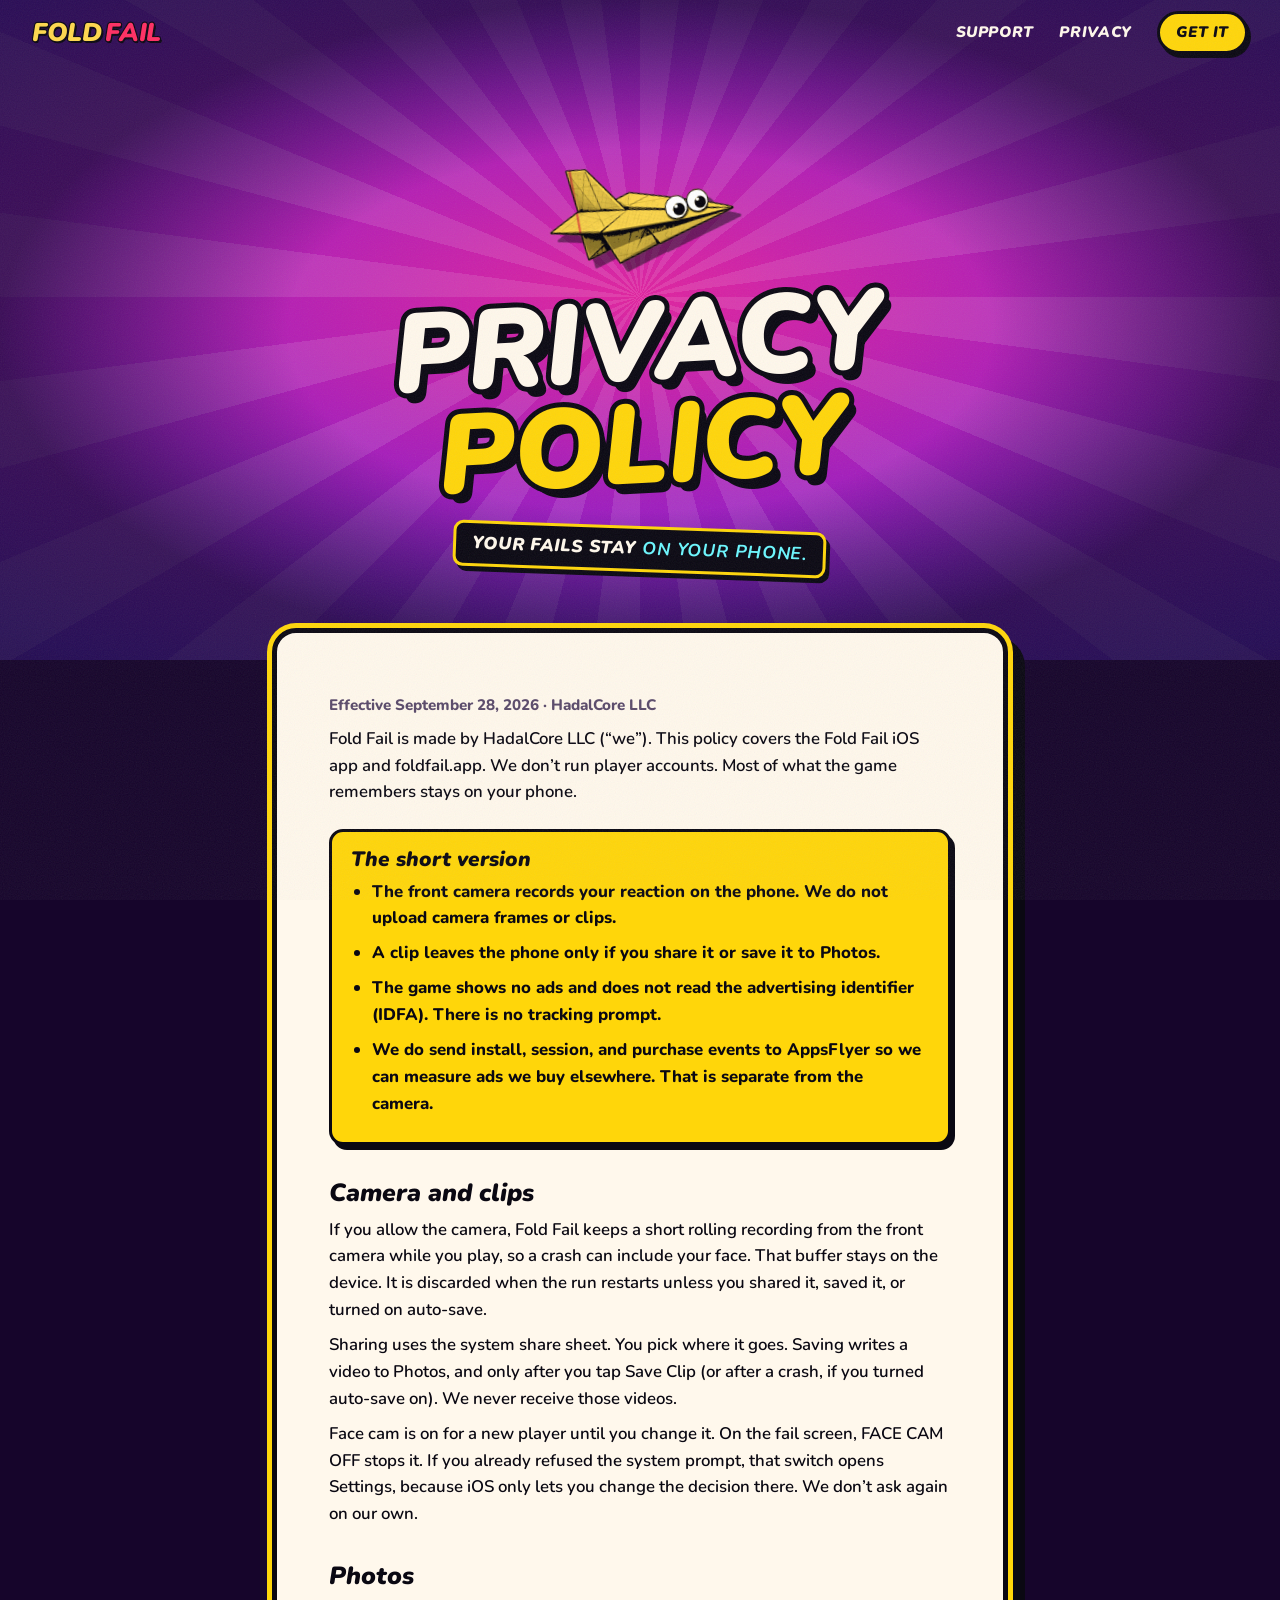
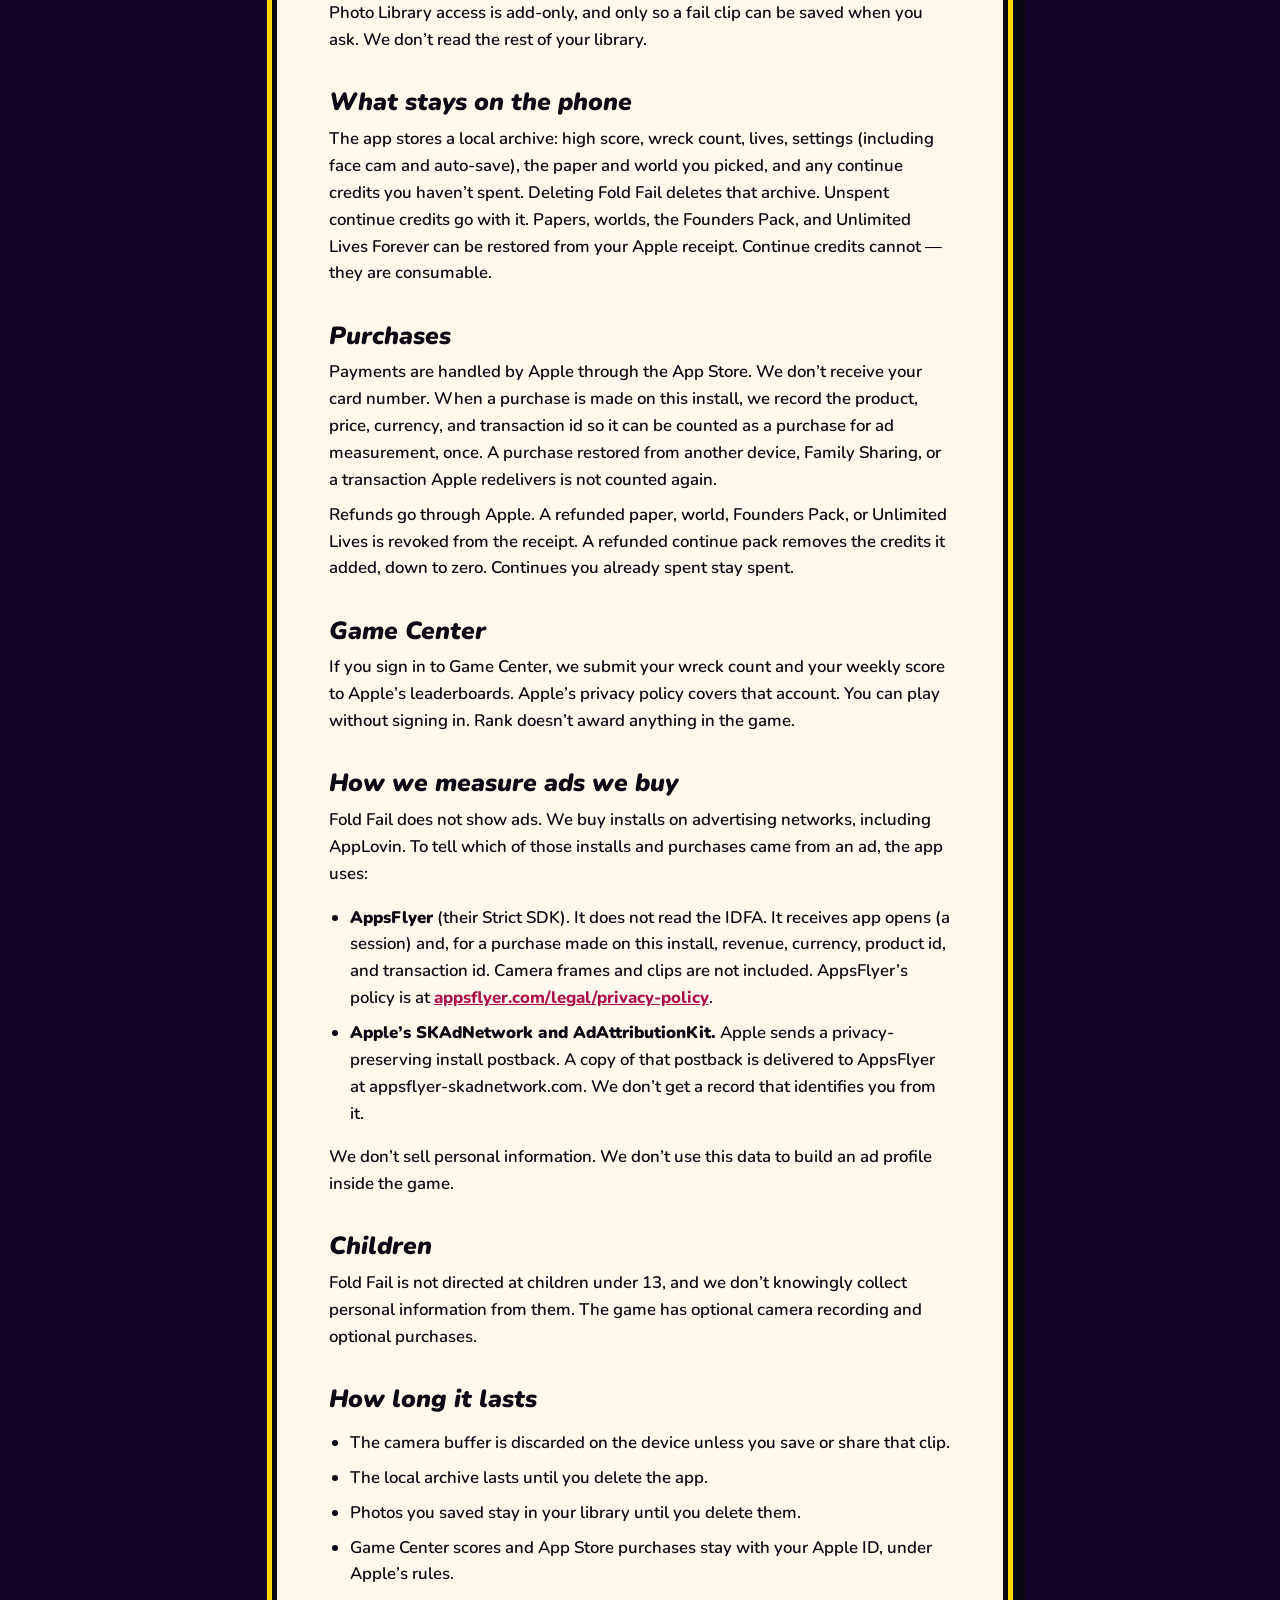
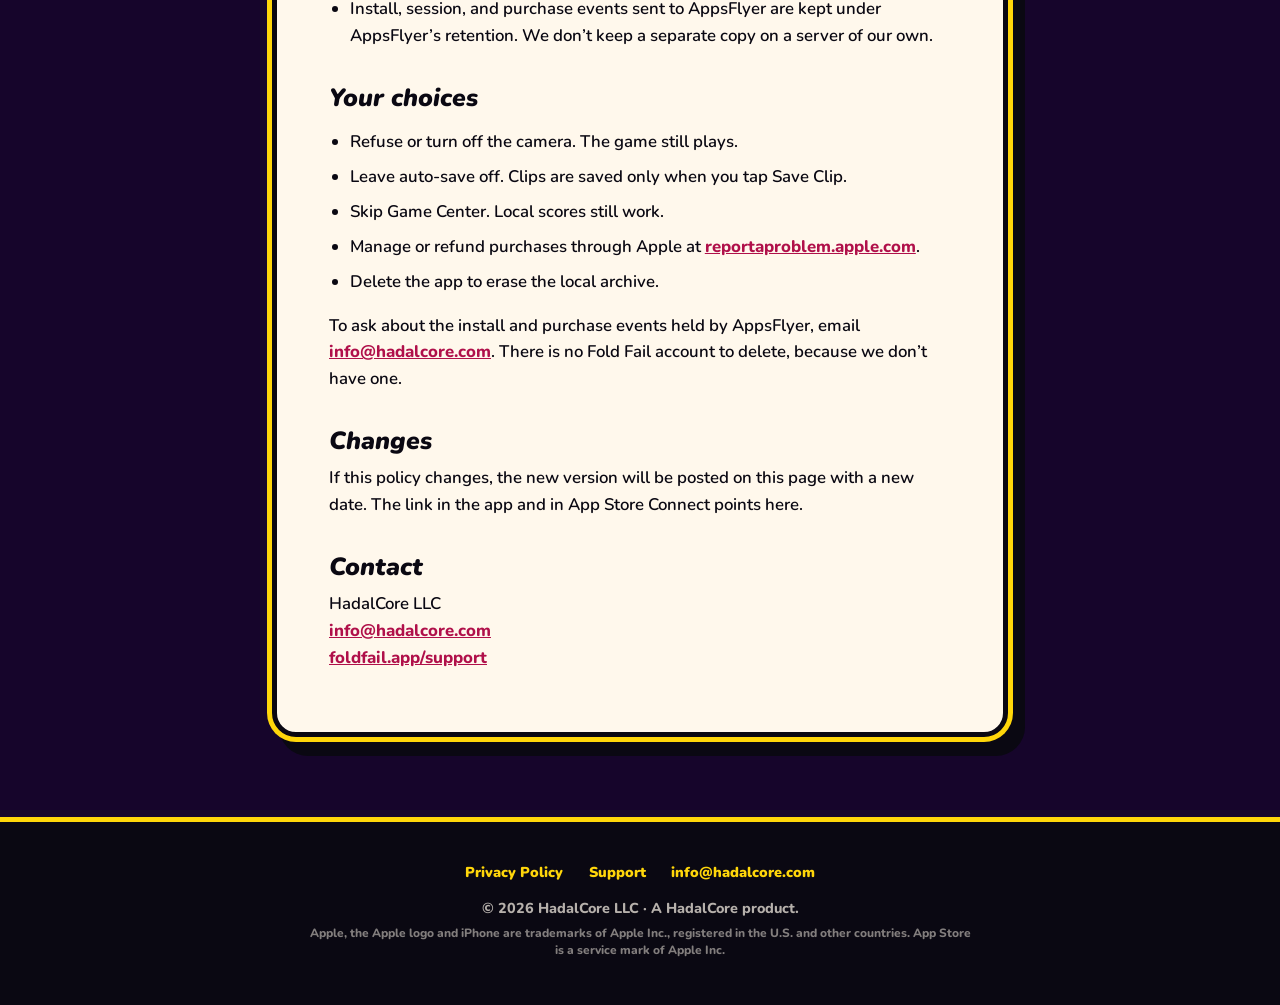
==== commit d4aaabf7: "Point the support address at info@hadalcore.com. Co-authored-by: Cursor <cursoragent@cursor.com>" ====
--- a/privacy/index.html
+++ b/privacy/index.html
@@ -93,14 +93,14 @@
         <li>Manage or refund purchases through Apple at <a href="https://reportaproblem.apple.com">reportaproblem.apple.com</a>.</li>
         <li>Delete the app to erase the local archive.</li>
       </ul>
-      <p>To ask about the install and purchase events held by AppsFlyer, email <a href="mailto:support@foldfail.app">support@foldfail.app</a>. There is no Fold Fail account to delete, because we don’t have one.</p>
+      <p>To ask about the install and purchase events held by AppsFlyer, email <a href="mailto:info@hadalcore.com">info@hadalcore.com</a>. There is no Fold Fail account to delete, because we don’t have one.</p>
 
       <h2>Changes</h2>
       <p>If this policy changes, the new version will be posted on this page with a new date. The link in the app and in App Store Connect points here.</p>
 
       <h2>Contact</h2>
       <p>HadalCore LLC<br>
-      <a href="mailto:support@foldfail.app">support@foldfail.app</a><br>
+      <a href="mailto:info@hadalcore.com">info@hadalcore.com</a><br>
       <a href="../support/">foldfail.app/support</a></p>
     </article>
   </main>
@@ -109,7 +109,7 @@
     <nav class="footer-links" aria-label="Legal">
       <a href="../privacy/">Privacy Policy</a>
       <a href="../support/">Support</a>
-      <a href="mailto:support@foldfail.app">support@foldfail.app</a>
+      <a href="mailto:info@hadalcore.com">info@hadalcore.com</a>
     </nav>
     <p>© 2026 HadalCore LLC · A HadalCore product.</p>
     <p class="fine">Apple, the Apple logo and iPhone are trademarks of Apple Inc., registered in the U.S. and other countries. App Store is a service mark of Apple Inc.</p>
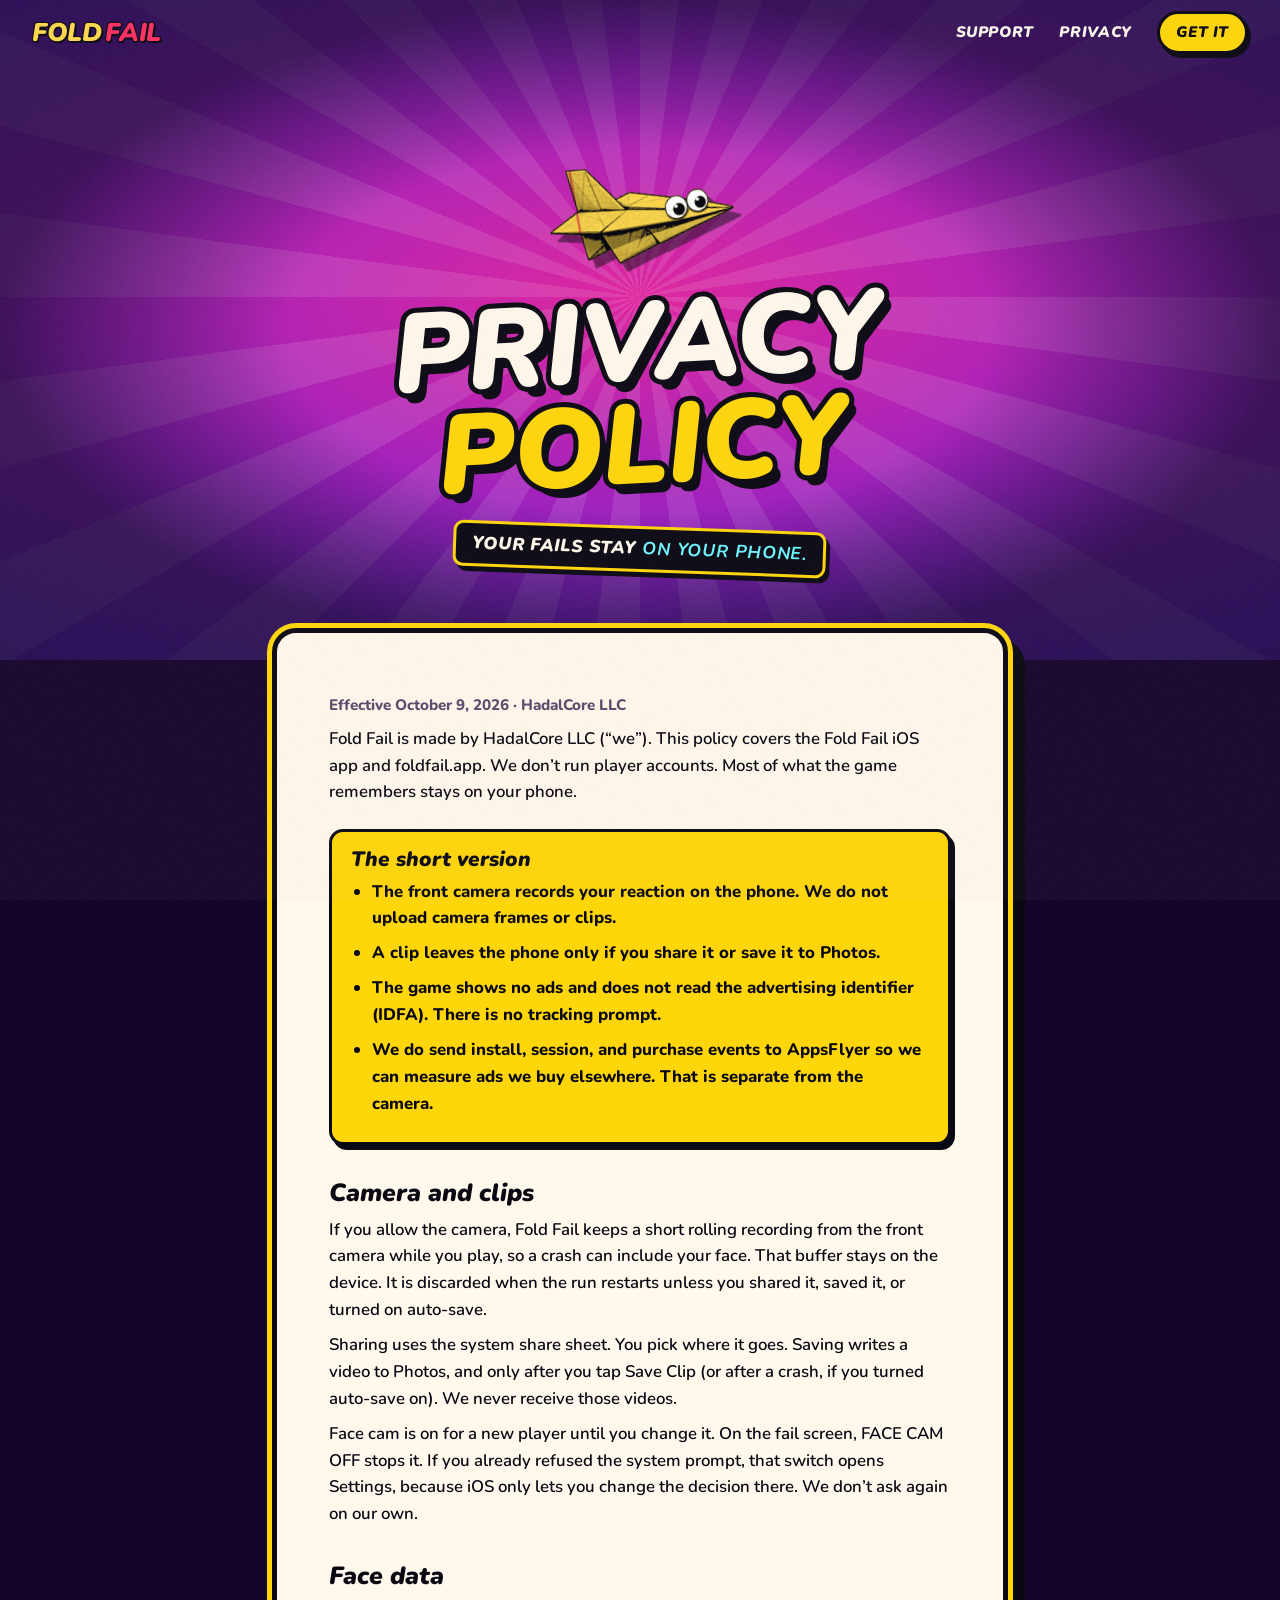
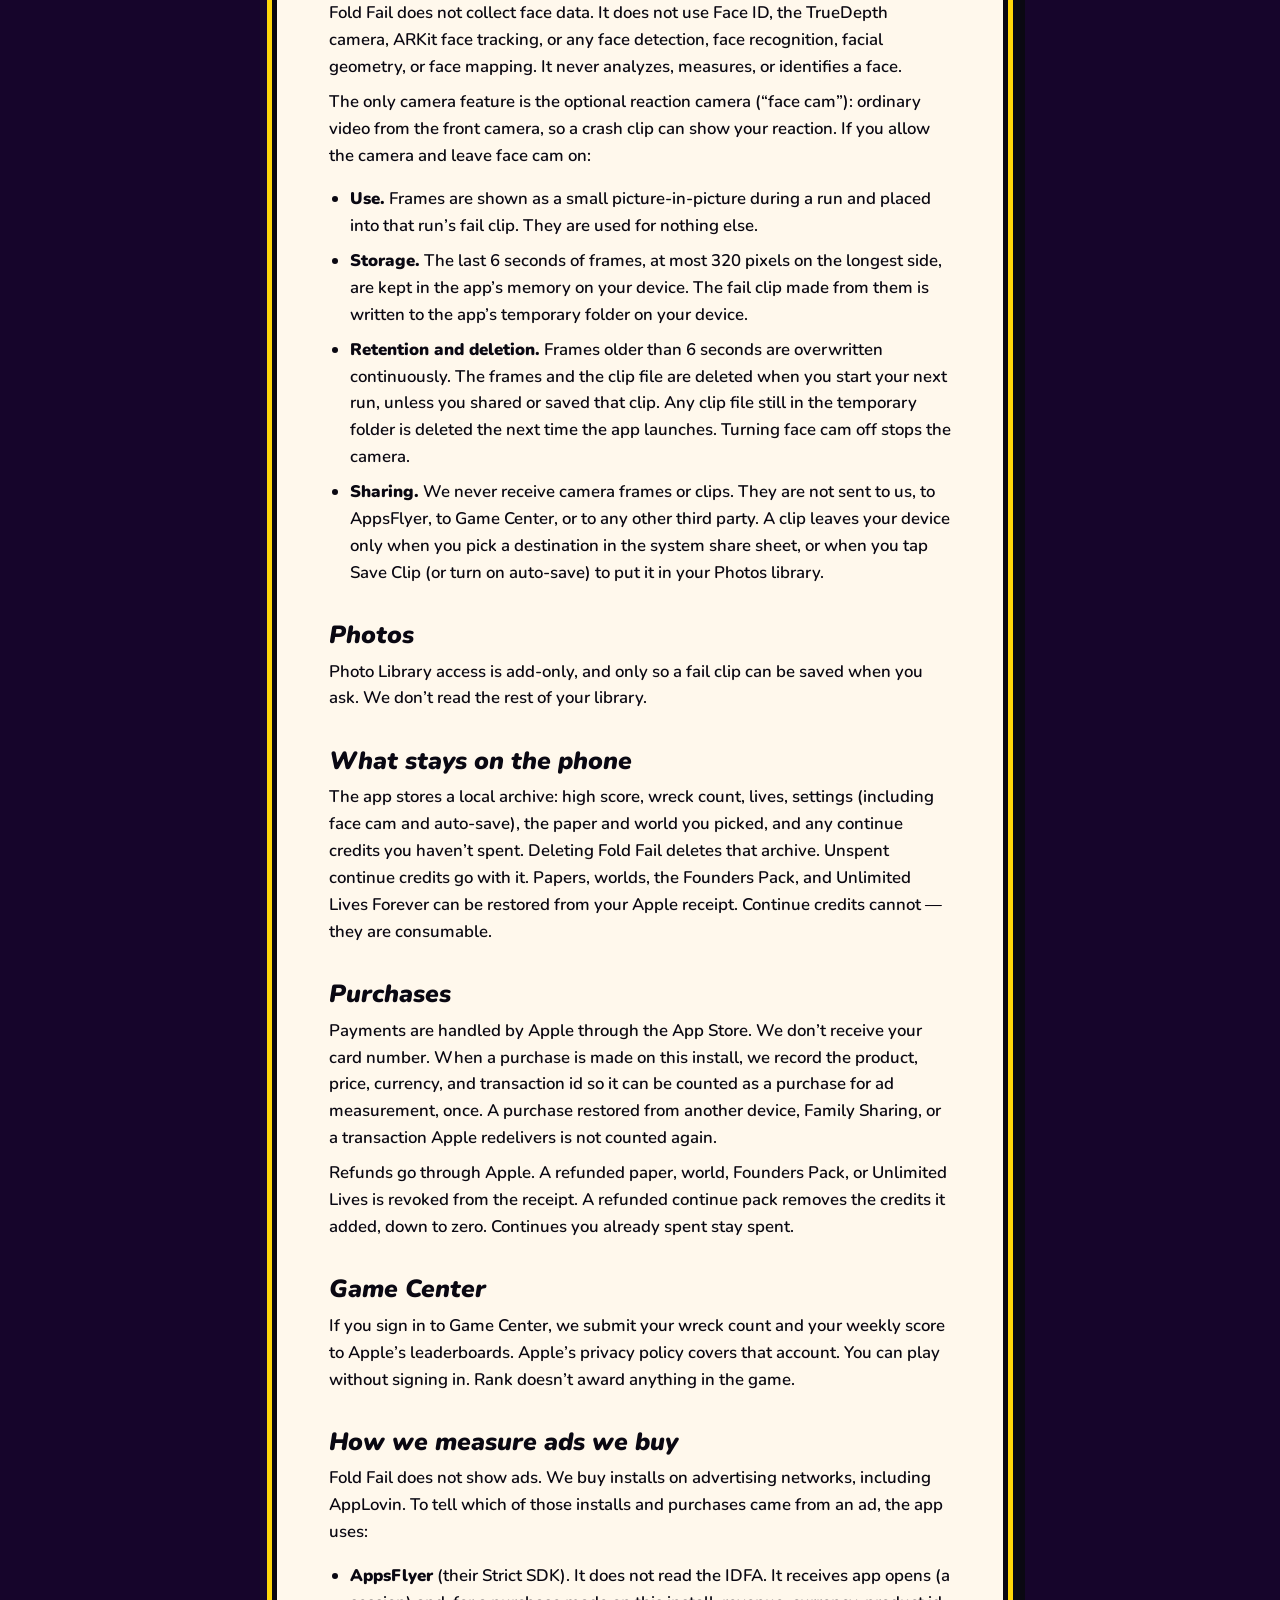
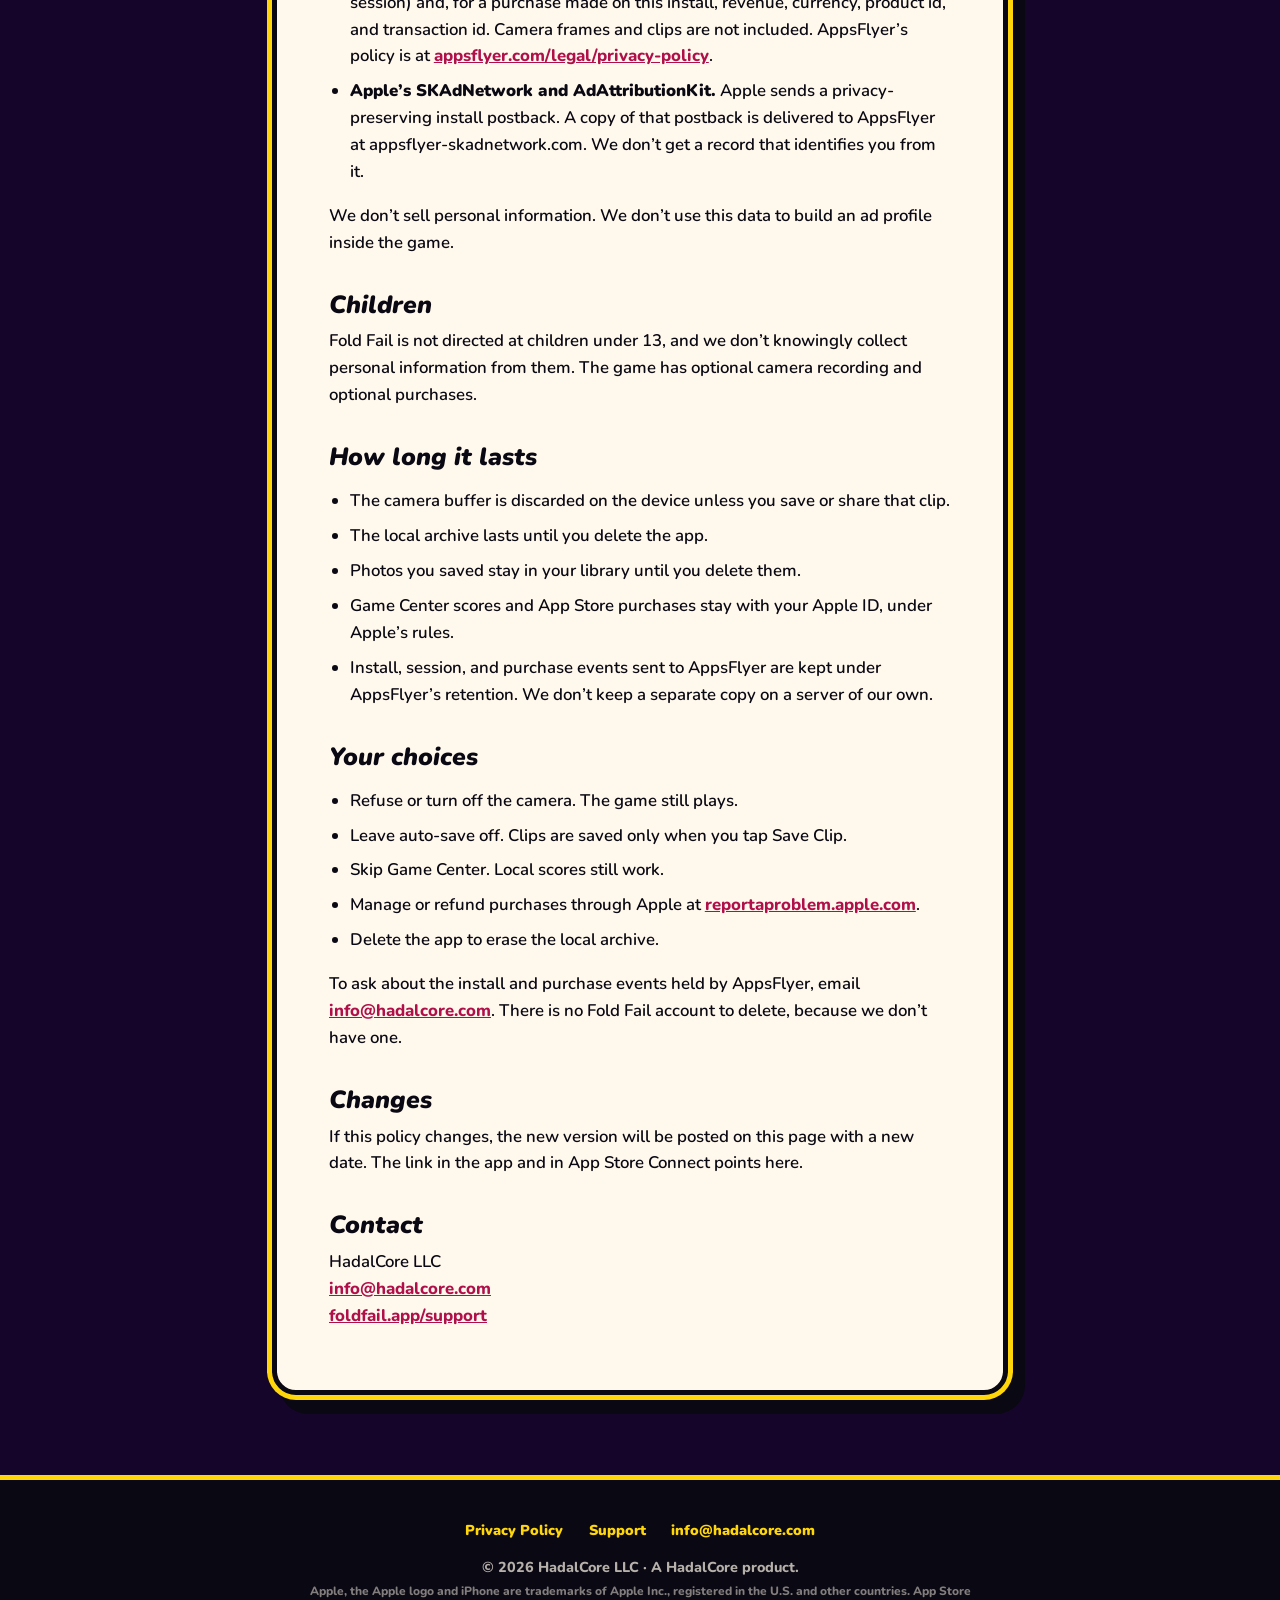
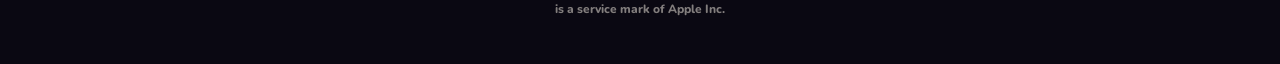
==== commit 66003428: "Add a face data section to the privacy policy. Co-authored-by: Cursor <cursoragent@cursor.com>" ====
--- a/privacy/index.html
+++ b/privacy/index.html
@@ -34,7 +34,7 @@
     </section>
 
     <article class="doc">
-      <p class="meta">Effective September 28, 2026 · HadalCore LLC</p>
+      <p class="meta">Effective October 9, 2026 · HadalCore LLC</p>
       <p>Fold Fail is made by HadalCore LLC (“we”). This policy covers the Fold Fail iOS app and foldfail.app. We don’t run player accounts. Most of what the game remembers stays on your phone.</p>
 
       <div class="callout">
@@ -51,6 +51,16 @@
       <p>If you allow the camera, Fold Fail keeps a short rolling recording from the front camera while you play, so a crash can include your face. That buffer stays on the device. It is discarded when the run restarts unless you shared it, saved it, or turned on auto-save.</p>
       <p>Sharing uses the system share sheet. You pick where it goes. Saving writes a video to Photos, and only after you tap Save Clip (or after a crash, if you turned auto-save on). We never receive those videos.</p>
       <p>Face cam is on for a new player until you change it. On the fail screen, FACE CAM OFF stops it. If you already refused the system prompt, that switch opens Settings, because iOS only lets you change the decision there. We don’t ask again on our own.</p>
+
+      <h2>Face data</h2>
+      <p>Fold Fail does not collect face data. It does not use Face ID, the TrueDepth camera, ARKit face tracking, or any face detection, face recognition, facial geometry, or face mapping. It never analyzes, measures, or identifies a face.</p>
+      <p>The only camera feature is the optional reaction camera (“face cam”): ordinary video from the front camera, so a crash clip can show your reaction. If you allow the camera and leave face cam on:</p>
+      <ul>
+        <li><strong>Use.</strong> Frames are shown as a small picture-in-picture during a run and placed into that run’s fail clip. They are used for nothing else.</li>
+        <li><strong>Storage.</strong> The last 6 seconds of frames, at most 320 pixels on the longest side, are kept in the app’s memory on your device. The fail clip made from them is written to the app’s temporary folder on your device.</li>
+        <li><strong>Retention and deletion.</strong> Frames older than 6 seconds are overwritten continuously. The frames and the clip file are deleted when you start your next run, unless you shared or saved that clip. Any clip file still in the temporary folder is deleted the next time the app launches. Turning face cam off stops the camera.</li>
+        <li><strong>Sharing.</strong> We never receive camera frames or clips. They are not sent to us, to AppsFlyer, to Game Center, or to any other third party. A clip leaves your device only when you pick a destination in the system share sheet, or when you tap Save Clip (or turn on auto-save) to put it in your Photos library.</li>
+      </ul>
 
       <h2>Photos</h2>
       <p>Photo Library access is add-only, and only so a fail clip can be saved when you ask. We don’t read the rest of your library.</p>
